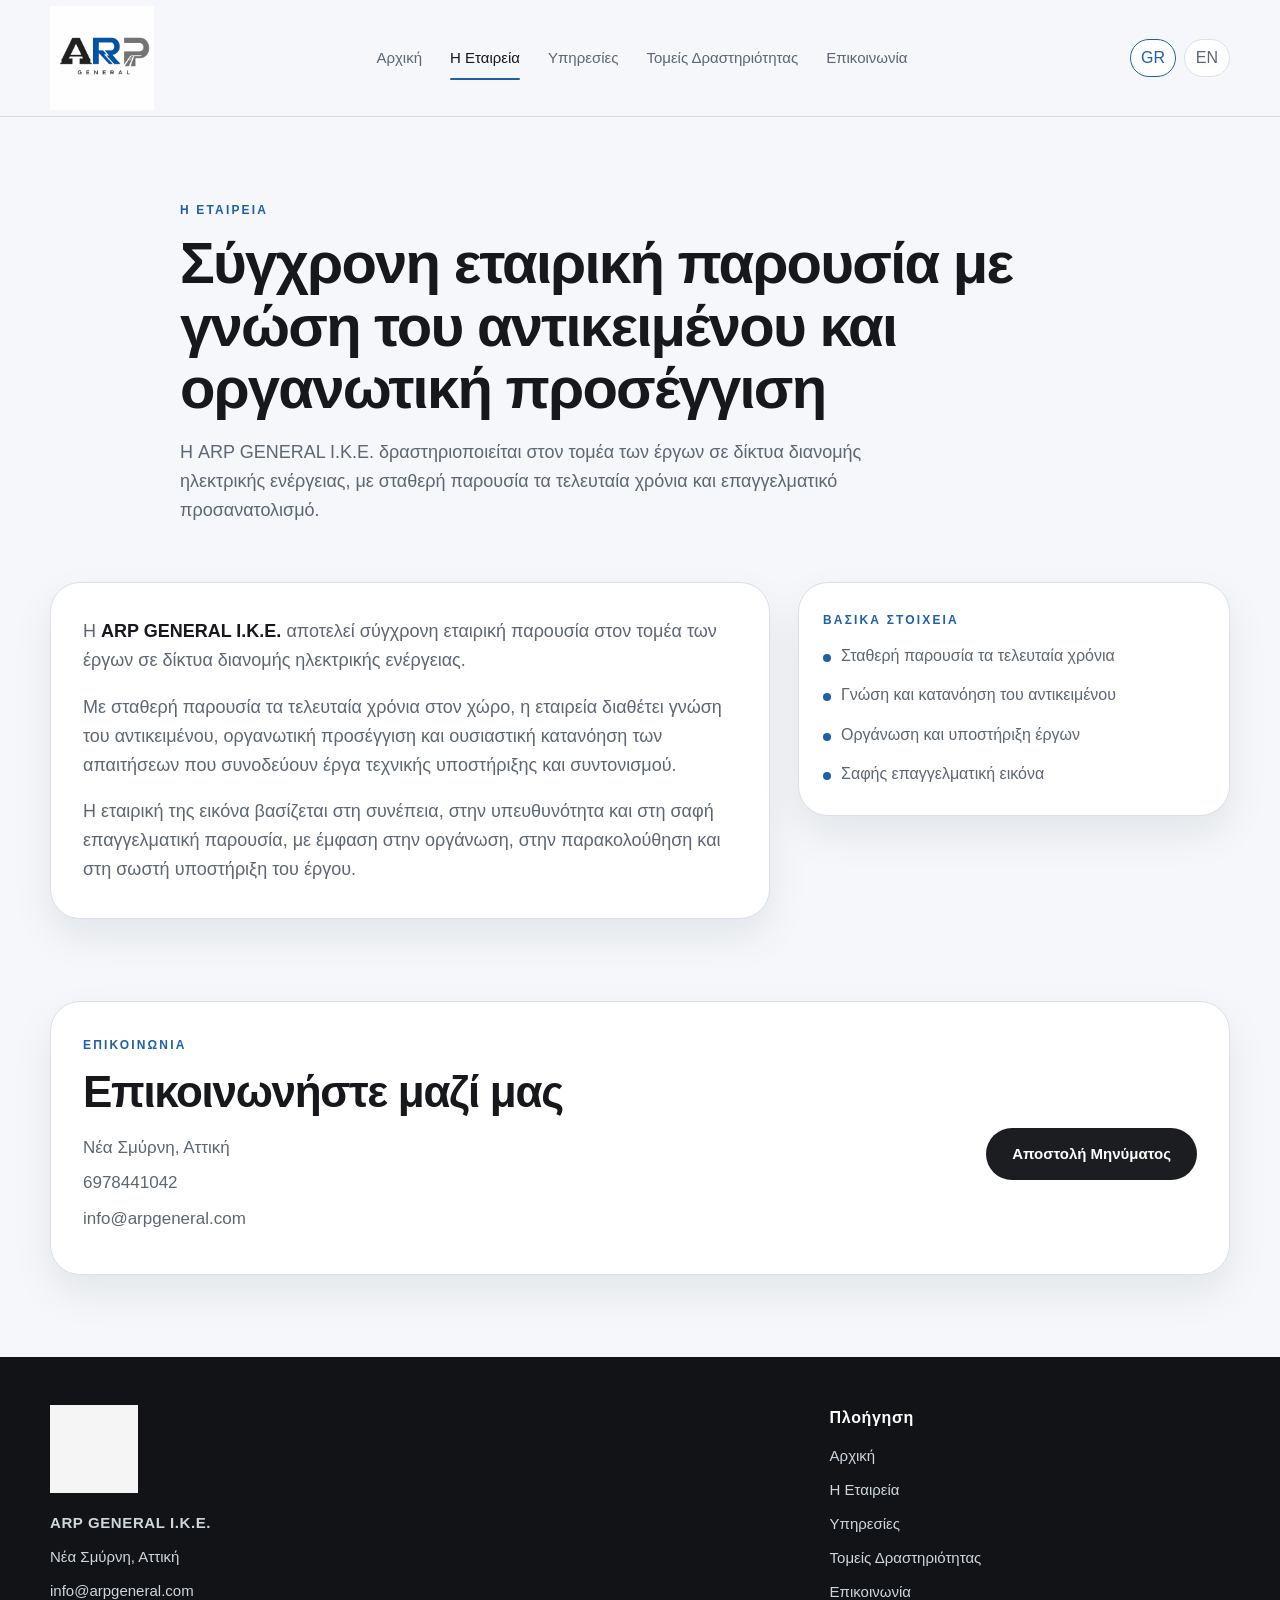
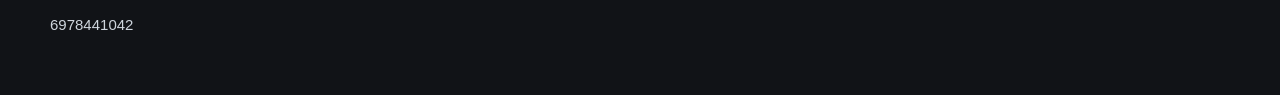
==== company.html @ 5c8c72c8 "Initial ARP General site" ====
<!DOCTYPE html>
<html lang="el">
  <head>
    <meta charset="UTF-8" />
    <meta name="viewport" content="width=device-width, initial-scale=1.0" />
    <title>Η Εταιρεία | ARP GENERAL I.K.E.</title>
    <meta
      name="description"
      content="Η ARP GENERAL I.K.E. αποτελεί σύγχρονη εταιρική παρουσία στον τομέα των έργων σε δίκτυα διανομής ηλεκτρικής ενέργειας."
    />
    <link rel="stylesheet" href="styles.css" />
  </head>
  <body>
    <header class="site-header">
      <div class="container header-inner">
        <a href="index.html" class="brand" aria-label="ARP GENERAL I.K.E.">
          <img src="assets/logo.png" alt="ARP GENERAL I.K.E. logo" class="brand-logo" />
        </a>

        <nav class="main-nav" aria-label="Κύρια πλοήγηση">
          <a href="index.html">Αρχική</a>
          <a href="company.html" class="active">Η Εταιρεία</a>
          <a href="services.html">Υπηρεσίες</a>
          <a href="sectors.html">Τομείς Δραστηριότητας</a>
          <a href="contact.html">Επικοινωνία</a>
        </nav>

        <div class="lang-switch" aria-label="Επιλογή γλώσσας">
          <button type="button" class="lang-btn active">GR</button>
          <button type="button" class="lang-btn">EN</button>
        </div>

        <button class="menu-toggle" type="button" aria-label="Άνοιγμα μενού">
          <span></span>
          <span></span>
          <span></span>
        </button>
      </div>
    </header>

    <main>
      <section class="page-hero">
        <div class="container page-hero-inner">
          <p class="section-label">Η Εταιρεία</p>
          <h1>Σύγχρονη εταιρική παρουσία με γνώση του αντικειμένου και οργανωτική προσέγγιση</h1>
          <p class="page-hero-text">
            Η ARP GENERAL I.K.E. δραστηριοποιείται στον τομέα των έργων σε δίκτυα
            διανομής ηλεκτρικής ενέργειας, με σταθερή παρουσία τα τελευταία χρόνια
            και επαγγελματικό προσανατολισμό.
          </p>
        </div>
      </section>

      <section class="content-section">
        <div class="container content-grid">
          <div class="content-main">
            <p>
              Η <strong>ARP GENERAL I.K.E.</strong> αποτελεί σύγχρονη εταιρική παρουσία
              στον τομέα των έργων σε δίκτυα διανομής ηλεκτρικής ενέργειας.
            </p>

            <p>
              Με σταθερή παρουσία τα τελευταία χρόνια στον χώρο, η εταιρεία διαθέτει
              γνώση του αντικειμένου, οργανωτική προσέγγιση και ουσιαστική κατανόηση
              των απαιτήσεων που συνοδεύουν έργα τεχνικής υποστήριξης και συντονισμού.
            </p>

            <p>
              Η εταιρική της εικόνα βασίζεται στη συνέπεια, στην υπευθυνότητα και στη
              σαφή επαγγελματική παρουσία, με έμφαση στην οργάνωση, στην παρακολούθηση
              και στη σωστή υποστήριξη του έργου.
            </p>
          </div>

          <aside class="content-side">
            <div class="side-card">
              <p class="section-label">Βασικά στοιχεία</p>
              <ul class="side-list">
                <li>Σταθερή παρουσία τα τελευταία χρόνια</li>
                <li>Γνώση και κατανόηση του αντικειμένου</li>
                <li>Οργάνωση και υποστήριξη έργων</li>
                <li>Σαφής επαγγελματική εικόνα</li>
              </ul>
            </div>
          </aside>
        </div>
      </section>

      <section class="contact-cta">
        <div class="container contact-cta-inner">
          <div>
            <p class="section-label">Επικοινωνία</p>
            <h2>Επικοινωνήστε μαζί μας</h2>
            <ul class="contact-list">
              <li>Νέα Σμύρνη, Αττική</li>
              <li>6978441042</li>
              <li>info@arpgeneral.com</li>
            </ul>
          </div>

          <a href="contact.html" class="primary-btn">Αποστολή Μηνύματος</a>
        </div>
      </section>
    </main>

    <footer class="site-footer">
      <div class="container footer-grid">
        <div class="footer-brand">
          <img src="assets/logo.png" alt="ARP GENERAL I.K.E. logo" class="footer-logo" />
          <p class="footer-title">ARP GENERAL I.K.E.</p>
          <p>Νέα Σμύρνη, Αττική</p>
          <p>info@arpgeneral.com</p>
          <p>6978441042</p>
        </div>

        <div class="footer-links">
          <p class="footer-heading">Πλοήγηση</p>
          <a href="index.html">Αρχική</a>
          <a href="company.html">Η Εταιρεία</a>
          <a href="services.html">Υπηρεσίες</a>
          <a href="sectors.html">Τομείς Δραστηριότητας</a>
          <a href="contact.html">Επικοινωνία</a>
        </div>
      </div>
    </footer>

    <script src="script.js"></script>
  </body>
</html>
---- styles.css ----
:root {
  --bg: #f5f7fa;
  --surface: #ffffff;
  --surface-soft: #eef2f6;
  --text: #16181c;
  --text-soft: #5d6672;
  --line: #d9e0e8;
  --line-strong: #c8d0d9;
  --black-a: #1b1d21;
  --blue-r: #1f5faa;
  --gray-p: #8a919a;
  --footer-bg: #111317;
  --footer-text: #cfd6de;
  --shadow-soft: 0 18px 40px rgba(16, 24, 40, 0.08);
  --radius-lg: 24px;
  --radius-md: 18px;
  --radius-sm: 12px;
  --container: 1180px;
}

* {
  box-sizing: border-box;
}

html {
  scroll-behavior: smooth;
}

body {
  margin: 0;
  font-family: -apple-system, BlinkMacSystemFont, "Segoe UI", Roboto, Arial, sans-serif;
  background: var(--bg);
  color: var(--text);
  line-height: 1.6;
}

img {
  max-width: 100%;
  display: block;
}

a {
  color: inherit;
  text-decoration: none;
}

button,
input,
textarea {
  font: inherit;
}

.container {
  width: min(100% - 40px, var(--container));
  margin: 0 auto;
}

.section-narrow {
  width: min(100%, 860px);
}

.site-header {
  position: sticky;
  top: 0;
  z-index: 1000;
  background: rgba(245, 247, 250, 0.92);
  backdrop-filter: blur(12px);
  border-bottom: 1px solid rgba(201, 209, 217, 0.7);
}

.header-inner {
  display: flex;
  align-items: center;
  justify-content: space-between;
  min-height: 112px;
  gap: 24px;
}

.brand {
  flex: 0 0 auto;
  display: inline-flex;
  align-items: center;
  justify-content: center;
  padding: 6px 0;
}

.brand-logo {
  height: 104px;
  width: auto;
  object-fit: contain;
}

.main-nav {
  display: flex;
  align-items: center;
  gap: 28px;
}

.main-nav a {
  position: relative;
  font-size: 15px;
  font-weight: 500;
  color: var(--text-soft);
  transition: color 0.2s ease;
}

.main-nav a:hover,
.main-nav a.active {
  color: var(--text);
}

.main-nav a.active::after,
.main-nav a:hover::after {
  content: "";
  position: absolute;
  left: 0;
  bottom: -10px;
  width: 100%;
  height: 2px;
  background: var(--blue-r);
  border-radius: 999px;
}

.lang-switch {
  display: flex;
  align-items: center;
  gap: 8px;
}

.lang-btn {
  border: 1px solid var(--line);
  background: var(--surface);
  color: var(--text-soft);
  min-width: 46px;
  height: 38px;
  border-radius: 999px;
  cursor: pointer;
  transition: all 0.2s ease;
}

.lang-btn.active,
.lang-btn:hover {
  border-color: var(--blue-r);
  color: var(--blue-r);
}

.menu-toggle {
  display: none;
  border: none;
  background: transparent;
  padding: 0;
  width: 42px;
  height: 42px;
  cursor: pointer;
}

.menu-toggle span {
  display: block;
  width: 24px;
  height: 2px;
  margin: 5px auto;
  background: var(--text);
  border-radius: 999px;
  transition: transform 0.2s ease, opacity 0.2s ease;
}

.mobile-nav {
  display: none;
}

.hero {
  padding: 84px 0 44px;
}

.hero-grid {
  display: grid;
  grid-template-columns: minmax(0, 1.2fr) minmax(320px, 0.8fr);
  gap: 30px;
  align-items: stretch;
}

.hero-content,
.hero-card {
  background: var(--surface);
  border: 1px solid rgba(217, 224, 232, 0.8);
  border-radius: 30px;
  box-shadow: var(--shadow-soft);
}

.hero-content {
  padding: 58px 52px;
}

.eyebrow,
.section-label {
  margin: 0 0 12px;
  color: var(--blue-r);
  text-transform: uppercase;
  letter-spacing: 0.18em;
  font-size: 12px;
  font-weight: 700;
}

.hero h1 {
  margin: 0;
  font-size: clamp(38px, 6vw, 66px);
  line-height: 1.06;
  letter-spacing: -0.03em;
  max-width: 12ch;
}

.hero-text {
  margin: 22px 0 0;
  max-width: 620px;
  font-size: 18px;
  color: var(--text-soft);
}

.primary-btn {
  display: inline-flex;
  align-items: center;
  justify-content: center;
  margin-top: 32px;
  min-height: 52px;
  padding: 0 26px;
  border-radius: 999px;
  background: var(--black-a);
  color: #fff;
  font-size: 15px;
  font-weight: 600;
  transition: transform 0.2s ease, opacity 0.2s ease, background 0.2s ease;
}

.primary-btn:hover {
  transform: translateY(-1px);
  opacity: 0.95;
}

.hero-card {
  position: relative;
  padding: 34px 30px 30px;
  display: flex;
  flex-direction: column;
  justify-content: flex-end;
  overflow: hidden;
  background:
    linear-gradient(180deg, rgba(31, 95, 170, 0.04), rgba(31, 95, 170, 0)),
    var(--surface);
}

.hero-card-line {
  width: 74px;
  height: 4px;
  border-radius: 999px;
  background: linear-gradient(90deg, var(--black-a), var(--blue-r), var(--gray-p));
  margin-bottom: 24px;
}

.hero-card h2 {
  margin: 0 0 12px;
  font-size: 28px;
  line-height: 1.18;
  letter-spacing: -0.02em;
}

.hero-card p {
  margin: 0;
  color: var(--text-soft);
  font-size: 16px;
}

.intro-section,
.highlights-section,
.sectors-preview,
.approach-section,
.contact-cta {
  padding: 38px 0;
}

.section-text {
  margin: 0;
  color: var(--text-soft);
  font-size: 18px;
}

.intro-section h2,
.approach-section h2,
.contact-cta h2,
.section-heading h2 {
  margin: 0 0 16px;
  font-size: clamp(30px, 4vw, 44px);
  line-height: 1.12;
  letter-spacing: -0.03em;
}

.section-heading {
  margin-bottom: 24px;
  max-width: 820px;
}

.cards-grid {
  display: grid;
  grid-template-columns: repeat(3, minmax(0, 1fr));
  gap: 22px;
}

.info-card,
.sector-box {
  background: var(--surface);
  border: 1px solid var(--line);
  border-radius: var(--radius-lg);
  padding: 28px 24px;
  box-shadow: 0 10px 24px rgba(16, 24, 40, 0.04);
}

.info-card h3,
.sector-box h3 {
  margin: 0 0 12px;
  font-size: 22px;
  line-height: 1.2;
  letter-spacing: -0.02em;
}

.info-card p {
  margin: 0;
  color: var(--text-soft);
  font-size: 15px;
}

.sectors-grid {
  display: grid;
  grid-template-columns: repeat(2, minmax(0, 1fr));
  gap: 22px;
}

.sectors-grid.single-sector {
  grid-template-columns: 1fr;
  max-width: 760px;
}

.sector-number {
  display: inline-flex;
  align-items: center;
  justify-content: center;
  min-width: 44px;
  height: 32px;
  padding: 0 10px;
  margin-bottom: 20px;
  border-radius: 999px;
  background: var(--surface-soft);
  color: var(--blue-r);
  font-size: 12px;
  font-weight: 700;
  letter-spacing: 0.12em;
}

.contact-cta-inner {
  display: flex;
  align-items: center;
  justify-content: space-between;
  gap: 28px;
  background: var(--surface);
  border: 1px solid var(--line);
  border-radius: 30px;
  padding: 34px 32px;
  box-shadow: var(--shadow-soft);
}

.contact-list {
  list-style: none;
  padding: 0;
  margin: 18px 0 0;
}

.contact-list li {
  margin-bottom: 8px;
  color: var(--text-soft);
  font-size: 17px;
}

.site-footer {
  margin-top: 44px;
  background: var(--footer-bg);
  color: var(--footer-text);
  padding: 48px 0;
}

.footer-grid {
  display: grid;
  grid-template-columns: 1.3fr 0.7fr;
  gap: 36px;
}

.footer-logo {
  height: 88px;
  width: auto;
  margin-bottom: 18px;
  filter: brightness(0) invert(1);
  opacity: 0.96;
}

.footer-title,
.footer-heading {
  margin: 0 0 14px;
  color: #ffffff;
  font-size: 16px;
  font-weight: 700;
  letter-spacing: 0.04em;
}

.footer-brand p,
.footer-links a {
  margin: 0 0 10px;
  color: var(--footer-text);
  font-size: 15px;
}

.footer-links {
  display: flex;
  flex-direction: column;
}

.footer-links a:hover {
  color: #ffffff;
}

@media (max-width: 1080px) {
  .main-nav {
    gap: 18px;
  }

  .hero-grid,
  .footer-grid {
    grid-template-columns: 1fr;
  }

  .cards-grid {
    grid-template-columns: 1fr;
  }
}

@media (max-width: 860px) {
  .header-inner {
    min-height: 88px;
  }

  .brand-logo {
    height: 68px;
  }

  .main-nav,
  .lang-switch {
    display: none;
  }

  .menu-toggle {
    display: block;
  }

  .hero {
    padding-top: 48px;
  }

  .hero-content {
    padding: 36px 24px;
  }

  .hero-card {
    padding: 26px 22px;
  }

  .hero h1 {
    max-width: 100%;
  }

  .sectors-grid {
    grid-template-columns: 1fr;
  }

  .contact-cta-inner {
    flex-direction: column;
    align-items: flex-start;
  }

  .mobile-nav {
    display: none;
    flex-direction: column;
    gap: 18px;
    padding: 0 20px 20px;
    background: rgba(245, 247, 250, 0.98);
    border-bottom: 1px solid rgba(201, 209, 217, 0.7);
  }

  .mobile-nav.open {
    display: flex;
  }

  .mobile-nav a {
    color: var(--text);
    font-size: 16px;
    font-weight: 500;
  }

  .mobile-lang-switch {
    display: flex;
    gap: 8px;
    padding-top: 4px;
  }

  .menu-toggle.open span:nth-child(1) {
    transform: translateY(7px) rotate(45deg);
  }

  .menu-toggle.open span:nth-child(2) {
    opacity: 0;
  }

  .menu-toggle.open span:nth-child(3) {
    transform: translateY(-7px) rotate(-45deg);
  }
}

@media (max-width: 560px) {
  .container {
    width: min(100% - 24px, var(--container));
  }

  .hero h1,
  .intro-section h2,
  .approach-section h2,
  .contact-cta h2,
  .section-heading h2 {
    font-size: 32px;
  }

  .hero-text,
  .section-text {
    font-size: 16px;
  }

  .info-card,
  .sector-box {
    padding: 22px 18px;
  }

  .primary-btn {
    width: 100%;
  }
}

.page-hero {
  padding: 84px 0 34px;
}

.page-hero-inner {
  max-width: 920px;
}

.page-hero h1 {
  margin: 0 0 18px;
  font-size: clamp(34px, 5vw, 58px);
  line-height: 1.08;
  letter-spacing: -0.03em;
}

.page-hero-text {
  margin: 0;
  max-width: 760px;
  font-size: 18px;
  color: var(--text-soft);
}

.content-section {
  padding: 24px 0 44px;
}

.content-grid {
  display: grid;
  grid-template-columns: minmax(0, 1.25fr) minmax(280px, 0.75fr);
  gap: 28px;
  align-items: start;
}

.content-main,
.side-card {
  background: var(--surface);
  border: 1px solid var(--line);
  border-radius: 30px;
  box-shadow: var(--shadow-soft);
}

.content-main {
  padding: 34px 32px;
}

.content-main p {
  margin: 0 0 18px;
  font-size: 18px;
  color: var(--text-soft);
}

.content-main p:last-child {
  margin-bottom: 0;
}

.content-main strong {
  color: var(--text);
}

.side-card {
  padding: 28px 24px;
}

.side-list {
  list-style: none;
  padding: 0;
  margin: 0;
}

.side-list li {
  position: relative;
  padding-left: 18px;
  margin-bottom: 14px;
  color: var(--text-soft);
  font-size: 16px;
}

.side-list li:last-child {
  margin-bottom: 0;
}

.side-list li::before {
  content: "";
  position: absolute;
  left: 0;
  top: 11px;
  width: 8px;
  height: 8px;
  border-radius: 999px;
  background: var(--blue-r);
}

@media (max-width: 1080px) {
  .content-grid {
    grid-template-columns: 1fr;
  }
}

@media (max-width: 560px) {
  .page-hero {
    padding-top: 48px;
  }

  .page-hero h1 {
    font-size: 34px;
  }

  .page-hero-text,
  .content-main p {
    font-size: 16px;
  }

  .content-main,
  .side-card {
    padding: 24px 18px;
  }
}

.contact-page-grid {
  display: grid;
  grid-template-columns: minmax(0, 0.95fr) minmax(320px, 1.05fr);
  gap: 28px;
  align-items: start;
}

.contact-page-title {
  margin: 0 0 22px;
  font-size: clamp(28px, 4vw, 42px);
  line-height: 1.12;
  letter-spacing: -0.03em;
}

.contact-details-list {
  list-style: none;
  padding: 0;
  margin: 0;
}

.contact-details-list li {
  display: flex;
  flex-direction: column;
  gap: 6px;
  padding: 18px 0;
  border-bottom: 1px solid var(--line);
}

.contact-details-list li:first-child {
  padding-top: 0;
}

.contact-details-list li:last-child {
  border-bottom: none;
  padding-bottom: 0;
}

.contact-details-label {
  font-size: 13px;
  font-weight: 700;
  letter-spacing: 0.12em;
  text-transform: uppercase;
  color: var(--blue-r);
}

.contact-details-value {
  font-size: 18px;
  color: var(--text);
}

.contact-form-card {
  padding: 28px 24px;
}

.contact-form {
  display: flex;
  flex-direction: column;
  gap: 18px;
}

.form-row {
  display: flex;
  flex-direction: column;
  gap: 8px;
}

.form-row label {
  font-size: 14px;
  font-weight: 600;
  color: var(--text);
}

.form-row input,
.form-row textarea {
  width: 100%;
  border: 1px solid var(--line);
  background: var(--surface);
  color: var(--text);
  border-radius: 14px;
  padding: 14px 16px;
  outline: none;
  transition: border-color 0.2s ease, box-shadow 0.2s ease;
}

.form-row input::placeholder,
.form-row textarea::placeholder {
  color: #8b95a1;
}

.form-row input:focus,
.form-row textarea:focus {
  border-color: var(--blue-r);
  box-shadow: 0 0 0 4px rgba(31, 95, 170, 0.08);
}

.form-row textarea {
  resize: vertical;
  min-height: 150px;
}

.form-btn {
  width: 100%;
  margin-top: 4px;
}

@media (max-width: 1080px) {
  .contact-page-grid {
    grid-template-columns: 1fr;
  }
}

@media (max-width: 560px) {
  .contact-form-card {
    padding: 24px 18px;
  }

  .contact-details-value {
    font-size: 16px;
  }
}
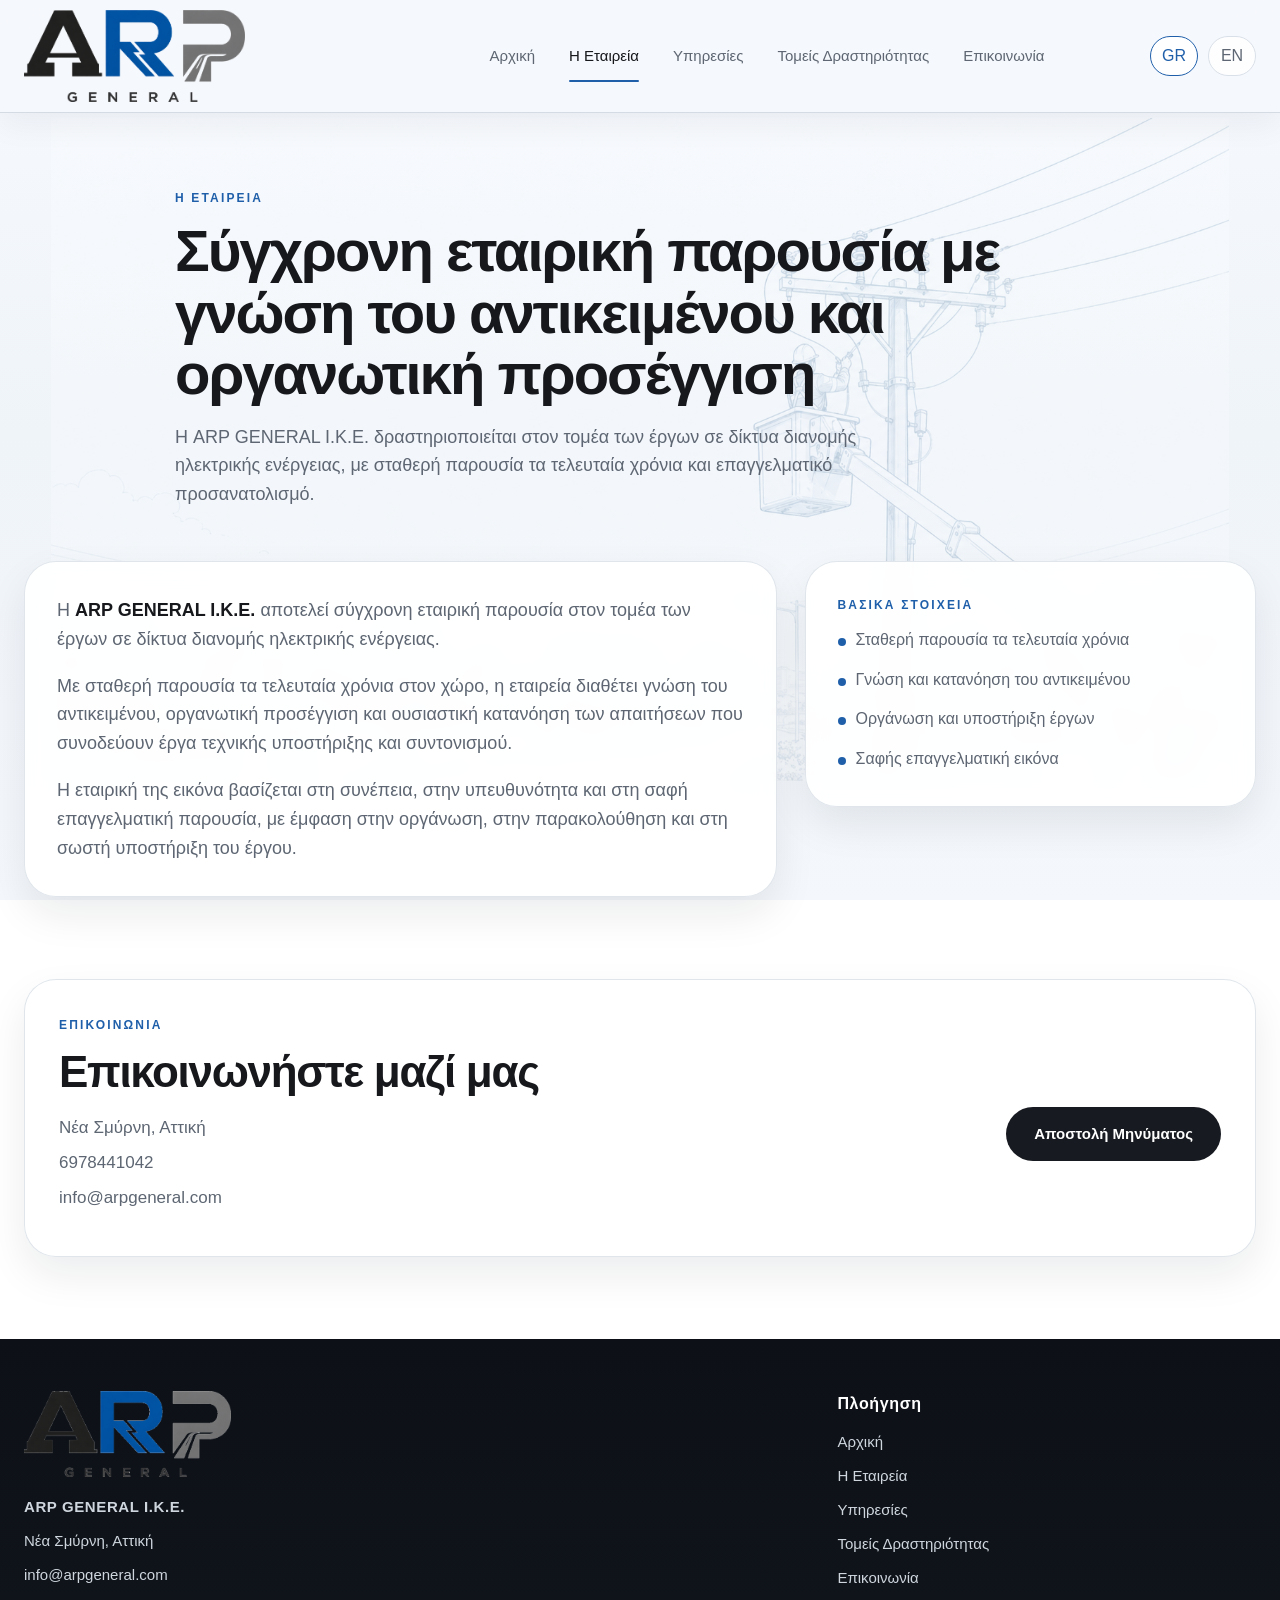
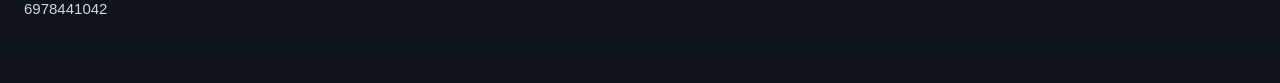
==== commit 7bf3aacb: "Update transparent logo asset" ====
--- a/company.html
+++ b/company.html
@@ -14,7 +14,7 @@
     <header class="site-header">
       <div class="container header-inner">
         <a href="index.html" class="brand" aria-label="ARP GENERAL I.K.E.">
-          <img src="assets/logo.png" alt="ARP GENERAL I.K.E. logo" class="brand-logo" />
+          <img src="assets/logo-transparent-fixed.png" alt="ARP GENERAL I.K.E. logo" class="brand-logo" />
         </a>
 
         <nav class="main-nav" aria-label="Κύρια πλοήγηση">
@@ -41,9 +41,11 @@
     <main>
       <section class="page-hero">
         <div class="container page-hero-inner">
-          <p class="section-label">Η Εταιρεία</p>
-          <h1>Σύγχρονη εταιρική παρουσία με γνώση του αντικειμένου και οργανωτική προσέγγιση</h1>
-          <p class="page-hero-text">
+          <p class="section-label company-label">Η Εταιρεία</p>
+          <h1 class="company-hero-title">
+            Σύγχρονη εταιρική παρουσία με γνώση του αντικειμένου και οργανωτική προσέγγιση
+          </h1>
+          <p class="page-hero-text company-hero-text">
             Η ARP GENERAL I.K.E. δραστηριοποιείται στον τομέα των έργων σε δίκτυα
             διανομής ηλεκτρικής ενέργειας, με σταθερή παρουσία τα τελευταία χρόνια
             και επαγγελματικό προσανατολισμό.
@@ -54,18 +56,18 @@
       <section class="content-section">
         <div class="container content-grid">
           <div class="content-main">
-            <p>
+            <p class="company-main-text-1">
               Η <strong>ARP GENERAL I.K.E.</strong> αποτελεί σύγχρονη εταιρική παρουσία
               στον τομέα των έργων σε δίκτυα διανομής ηλεκτρικής ενέργειας.
             </p>
 
-            <p>
+            <p class="company-main-text-2">
               Με σταθερή παρουσία τα τελευταία χρόνια στον χώρο, η εταιρεία διαθέτει
               γνώση του αντικειμένου, οργανωτική προσέγγιση και ουσιαστική κατανόηση
               των απαιτήσεων που συνοδεύουν έργα τεχνικής υποστήριξης και συντονισμού.
             </p>
 
-            <p>
+            <p class="company-main-text-3">
               Η εταιρική της εικόνα βασίζεται στη συνέπεια, στην υπευθυνότητα και στη
               σαφή επαγγελματική παρουσία, με έμφαση στην οργάνωση, στην παρακολούθηση
               και στη σωστή υποστήριξη του έργου.
@@ -74,12 +76,12 @@
 
           <aside class="content-side">
             <div class="side-card">
-              <p class="section-label">Βασικά στοιχεία</p>
+              <p class="section-label company-side-label">Βασικά στοιχεία</p>
               <ul class="side-list">
-                <li>Σταθερή παρουσία τα τελευταία χρόνια</li>
-                <li>Γνώση και κατανόηση του αντικειμένου</li>
-                <li>Οργάνωση και υποστήριξη έργων</li>
-                <li>Σαφής επαγγελματική εικόνα</li>
+                <li class="company-side-item-1">Σταθερή παρουσία τα τελευταία χρόνια</li>
+                <li class="company-side-item-2">Γνώση και κατανόηση του αντικειμένου</li>
+                <li class="company-side-item-3">Οργάνωση και υποστήριξη έργων</li>
+                <li class="company-side-item-4">Σαφής επαγγελματική εικόνα</li>
               </ul>
             </div>
           </aside>
@@ -89,16 +91,16 @@
       <section class="contact-cta">
         <div class="container contact-cta-inner">
           <div>
-            <p class="section-label">Επικοινωνία</p>
-            <h2>Επικοινωνήστε μαζί μας</h2>
+            <p class="section-label company-contact-label">Επικοινωνία</p>
+            <h2 class="company-contact-title">Επικοινωνήστε μαζί μας</h2>
             <ul class="contact-list">
-              <li>Νέα Σμύρνη, Αττική</li>
-              <li>6978441042</li>
-              <li>info@arpgeneral.com</li>
+              <li class="company-contact-item-1">Νέα Σμύρνη, Αττική</li>
+              <li class="company-contact-item-2">6978441042</li>
+              <li class="company-contact-item-3">info@arpgeneral.com</li>
             </ul>
           </div>
 
-          <a href="contact.html" class="primary-btn">Αποστολή Μηνύματος</a>
+          <a href="contact.html" class="primary-btn company-contact-btn">Αποστολή Μηνύματος</a>
         </div>
       </section>
     </main>
@@ -106,15 +108,15 @@
     <footer class="site-footer">
       <div class="container footer-grid">
         <div class="footer-brand">
-          <img src="assets/logo.png" alt="ARP GENERAL I.K.E. logo" class="footer-logo" />
+          <img src="assets/logo-transparent-fixed.png" alt="ARP GENERAL I.K.E. logo" class="footer-logo" />
           <p class="footer-title">ARP GENERAL I.K.E.</p>
-          <p>Νέα Σμύρνη, Αττική</p>
-          <p>info@arpgeneral.com</p>
-          <p>6978441042</p>
+          <p class="company-footer-item-1">Νέα Σμύρνη, Αττική</p>
+          <p class="company-footer-item-2">info@arpgeneral.com</p>
+          <p class="company-footer-item-3">6978441042</p>
         </div>
 
         <div class="footer-links">
-          <p class="footer-heading">Πλοήγηση</p>
+          <p class="footer-heading company-footer-heading">Πλοήγηση</p>
           <a href="index.html">Αρχική</a>
           <a href="company.html">Η Εταιρεία</a>
           <a href="services.html">Υπηρεσίες</a>
@@ -125,5 +127,138 @@
     </footer>
 
     <script src="script.js"></script>
+    <script>
+      (function () {
+        const companyTranslations = {
+          gr: {
+            htmlLang: "el",
+            title: "Η Εταιρεία | ARP GENERAL I.K.E.",
+            description:
+              "Η ARP GENERAL I.K.E. αποτελεί σύγχρονη εταιρική παρουσία στον τομέα των έργων σε δίκτυα διανομής ηλεκτρικής ενέργειας.",
+            label: "Η Εταιρεία",
+            heroTitle:
+              "Σύγχρονη εταιρική παρουσία με γνώση του αντικειμένου και οργανωτική προσέγγιση",
+            heroText:
+              "Η ARP GENERAL I.K.E. δραστηριοποιείται στον τομέα των έργων σε δίκτυα διανομής ηλεκτρικής ενέργειας, με σταθερή παρουσία τα τελευταία χρόνια και επαγγελματικό προσανατολισμό.",
+            main1:
+              "Η ARP GENERAL I.K.E. αποτελεί σύγχρονη εταιρική παρουσία στον τομέα των έργων σε δίκτυα διανομής ηλεκτρικής ενέργειας.",
+            main2:
+              "Με σταθερή παρουσία τα τελευταία χρόνια στον χώρο, η εταιρεία διαθέτει γνώση του αντικειμένου, οργανωτική προσέγγιση και ουσιαστική κατανόηση των απαιτήσεων που συνοδεύουν έργα τεχνικής υποστήριξης και συντονισμού.",
+            main3:
+              "Η εταιρική της εικόνα βασίζεται στη συνέπεια, στην υπευθυνότητα και στη σαφή επαγγελματική παρουσία, με έμφαση στην οργάνωση, στην παρακολούθηση και στη σωστή υποστήριξη του έργου.",
+            sideLabel: "Βασικά στοιχεία",
+            side1: "Σταθερή παρουσία τα τελευταία χρόνια",
+            side2: "Γνώση και κατανόηση του αντικειμένου",
+            side3: "Οργάνωση και υποστήριξη έργων",
+            side4: "Σαφής επαγγελματική εικόνα",
+            contactLabel: "Επικοινωνία",
+            contactTitle: "Επικοινωνήστε μαζί μας",
+            contactBtn: "Αποστολή Μηνύματος",
+            location: "Νέα Σμύρνη, Αττική",
+            footerHeading: "Πλοήγηση",
+          },
+          en: {
+            htmlLang: "en",
+            title: "Company | ARP GENERAL I.K.E.",
+            description:
+              "ARP GENERAL I.K.E. is a modern corporate presence in the field of electrical power distribution network projects.",
+            label: "Company",
+            heroTitle:
+              "Modern corporate presence with field knowledge and an organized approach",
+            heroText:
+              "ARP GENERAL I.K.E. is active in electrical power distribution network projects, with a steady presence in recent years and a professional orientation.",
+            main1:
+              "ARP GENERAL I.K.E. is a modern corporate presence in the field of electrical power distribution network projects.",
+            main2:
+              "With a steady presence in recent years, the company has field knowledge, an organized approach and substantial understanding of the requirements that accompany technical support and coordination projects.",
+            main3:
+              "Its corporate image is based on consistency, responsibility and a clear professional presence, with emphasis on organization, monitoring and proper project support.",
+            sideLabel: "Key points",
+            side1: "Steady presence in recent years",
+            side2: "Knowledge and understanding of the field",
+            side3: "Project organization and support",
+            side4: "Clear professional image",
+            contactLabel: "Contact",
+            contactTitle: "Get in touch with us",
+            contactBtn: "Send Message",
+            location: "Nea Smyrni, Attica",
+            footerHeading: "Navigation",
+          },
+        };
+
+        function setDescription(content) {
+          const meta = document.querySelector('meta[name="description"]');
+          if (meta) meta.setAttribute("content", content);
+        }
+
+        function setStrongParagraph(selector, text) {
+          const el = document.querySelector(selector);
+          if (!el) return;
+
+          if (text.startsWith("ARP GENERAL I.K.E.")) {
+            el.innerHTML = `<strong>ARP GENERAL I.K.E.</strong>${text.replace("ARP GENERAL I.K.E.", "")}`;
+          } else if (text.startsWith("Η ARP GENERAL I.K.E.")) {
+            el.innerHTML = `Η <strong>ARP GENERAL I.K.E.</strong>${text.replace("Η ARP GENERAL I.K.E.", "")}`;
+          } else {
+            el.textContent = text;
+          }
+        }
+
+        function applyCompanyLanguage(language) {
+          const t = companyTranslations[language] || companyTranslations.gr;
+
+          document.documentElement.lang = t.htmlLang;
+          document.title = t.title;
+          setDescription(t.description);
+
+          const map = [
+            [".company-label", t.label],
+            [".company-hero-title", t.heroTitle],
+            [".company-hero-text", t.heroText],
+            [".company-side-label", t.sideLabel],
+            [".company-side-item-1", t.side1],
+            [".company-side-item-2", t.side2],
+            [".company-side-item-3", t.side3],
+            [".company-side-item-4", t.side4],
+            [".company-contact-label", t.contactLabel],
+            [".company-contact-title", t.contactTitle],
+            [".company-contact-btn", t.contactBtn],
+            [".company-contact-item-1", t.location],
+            [".company-footer-item-1", t.location],
+            [".company-footer-heading", t.footerHeading],
+          ];
+
+          map.forEach(([selector, value]) => {
+            const el = document.querySelector(selector);
+            if (el) el.textContent = value;
+          });
+
+          setStrongParagraph(".company-main-text-1", t.main1);
+
+          const main2 = document.querySelector(".company-main-text-2");
+          const main3 = document.querySelector(".company-main-text-3");
+          if (main2) main2.textContent = t.main2;
+          if (main3) main3.textContent = t.main3;
+        }
+
+        function getSavedLanguage() {
+          const saved = localStorage.getItem("arp-language");
+          return saved === "en" ? "en" : "gr";
+        }
+
+        function bindCompanyButtons() {
+          document.querySelectorAll(".lang-switch .lang-btn").forEach((btn) => {
+            btn.addEventListener("click", () => {
+              setTimeout(() => {
+                applyCompanyLanguage(getSavedLanguage());
+              }, 0);
+            });
+          });
+        }
+
+        applyCompanyLanguage(getSavedLanguage());
+        bindCompanyButtons();
+      })();
+    </script>
   </body>
 </html>
--- a/styles.css
+++ b/styles.css
@@ -1,21 +1,28 @@
 :root {
-  --bg: #f5f7fa;
-  --surface: #ffffff;
+  --bg: #f2f5f9;
+  --surface: rgba(255, 255, 255, 0.93);
+  --surface-strong: rgba(255, 255, 255, 0.97);
   --surface-soft: #eef2f6;
   --text: #16181c;
   --text-soft: #5d6672;
+  --text-muted: #7d8793;
   --line: #d9e0e8;
   --line-strong: #c8d0d9;
-  --black-a: #1b1d21;
+  --black-a: #171a20;
   --blue-r: #1f5faa;
+  --blue-r-strong: #1d5aa0;
   --gray-p: #8a919a;
-  --footer-bg: #111317;
+  --footer-bg: #0f1318;
   --footer-text: #cfd6de;
   --shadow-soft: 0 18px 40px rgba(16, 24, 40, 0.08);
+  --shadow-card: 0 14px 34px rgba(16, 24, 40, 0.07);
+  --shadow-header: 0 12px 30px rgba(15, 23, 42, 0.05);
+  --radius-xl: 32px;
   --radius-lg: 24px;
   --radius-md: 18px;
   --radius-sm: 12px;
-  --container: 1180px;
+  --container: 1240px;
+  --header-height: 112px;
 }
 
 * {
@@ -26,12 +33,82 @@
   scroll-behavior: smooth;
 }
 
+html,
+body {
+  max-width: 100%;
+  overflow-x: hidden;
+}
+
 body {
   margin: 0;
+  position: relative;
+  isolation: isolate;
   font-family: -apple-system, BlinkMacSystemFont, "Segoe UI", Roboto, Arial, sans-serif;
-  background: var(--bg);
   color: var(--text);
   line-height: 1.6;
+  background:
+    radial-gradient(circle at 12% 10%, rgba(31, 95, 170, 0.1), transparent 0 24%),
+    radial-gradient(circle at 88% 14%, rgba(138, 145, 154, 0.09), transparent 0 20%),
+    linear-gradient(180deg, #f7fafe 0%, #eff4f9 48%, #f4f7fb 100%);
+  background-attachment: fixed;
+}
+
+body::before {
+  content: "";
+  position: fixed;
+  inset: 0;
+  z-index: -2;
+  pointer-events: none;
+  background-repeat: no-repeat;
+  background-position: center top 118px;
+  background-size: min(1220px, 92vw) auto;
+  opacity: 0;
+}
+
+body::after {
+  content: "";
+  position: fixed;
+  inset: 0;
+  z-index: -1;
+  pointer-events: none;
+  opacity: 0.08;
+  background-image:
+    linear-gradient(rgba(31, 95, 170, 0.08) 1px, transparent 1px),
+    linear-gradient(90deg, rgba(31, 95, 170, 0.08) 1px, transparent 1px);
+  background-size: 120px 120px, 120px 120px;
+  mask-image: linear-gradient(
+    180deg,
+    rgba(0, 0, 0, 0.22) 0%,
+    rgba(0, 0, 0, 0.08) 30%,
+    rgba(0, 0, 0, 0.05) 70%,
+    rgba(0, 0, 0, 0.12) 100%
+  );
+}
+
+/* PAGE BACKGROUNDS */
+body.page-home::before {
+  background-image: url("assets/backgrounds/1.png");
+  opacity: 0.5;
+}
+
+body.page-company::before {
+  background-image: url("assets/backgrounds/2.png");
+  opacity: 0.3;
+}
+
+body.page-services::before {
+  background-image: url("assets/backgrounds/3.png");
+  opacity: 0.3;
+}
+
+body.page-sectors::before {
+  background-image: url("assets/backgrounds/4.png");
+  opacity: 0.3;
+}
+
+body.page-contact::before {
+  background-image: url("assets/backgrounds/5.png");
+  opacity: 0.3;
 }
 
 img {
@@ -51,7 +128,7 @@
 }
 
 .container {
-  width: min(100% - 40px, var(--container));
+  width: min(100% - 48px, var(--container));
   margin: 0 auto;
 }
 
@@ -63,37 +140,43 @@
   position: sticky;
   top: 0;
   z-index: 1000;
-  background: rgba(245, 247, 250, 0.92);
-  backdrop-filter: blur(12px);
-  border-bottom: 1px solid rgba(201, 209, 217, 0.7);
+  background: rgba(245, 248, 252, 0.88);
+  backdrop-filter: blur(18px);
+  border-bottom: 1px solid rgba(201, 209, 217, 0.74);
+  box-shadow: var(--shadow-header);
 }
 
 .header-inner {
-  display: flex;
+  display: grid;
+  grid-template-columns: minmax(250px, 360px) 1fr auto;
   align-items: center;
-  justify-content: space-between;
-  min-height: 112px;
-  gap: 24px;
+  min-height: var(--header-height);
+  gap: 26px;
 }
 
 .brand {
-  flex: 0 0 auto;
   display: inline-flex;
   align-items: center;
+  justify-content: flex-start;
+  min-width: 0;
+  padding: 0;
+}
+
+.brand-logo {
+  width: 100%;
+  max-width: 315px;
+  height: auto;
+  max-height: 92px;
+  object-fit: contain;
+  object-position: left center;
+}
+
+.main-nav {
+  display: flex;
+  align-items: center;
   justify-content: center;
-  padding: 6px 0;
-}
-
-.brand-logo {
-  height: 104px;
-  width: auto;
-  object-fit: contain;
-}
-
-.main-nav {
-  display: flex;
-  align-items: center;
-  gap: 28px;
+  gap: 34px;
+  min-width: 0;
 }
 
 .main-nav a {
@@ -102,6 +185,7 @@
   font-weight: 500;
   color: var(--text-soft);
   transition: color 0.2s ease;
+  white-space: nowrap;
 }
 
 .main-nav a:hover,
@@ -114,7 +198,7 @@
   content: "";
   position: absolute;
   left: 0;
-  bottom: -10px;
+  bottom: -14px;
   width: 100%;
   height: 2px;
   background: var(--blue-r);
@@ -124,15 +208,15 @@
 .lang-switch {
   display: flex;
   align-items: center;
-  gap: 8px;
+  gap: 10px;
 }
 
 .lang-btn {
   border: 1px solid var(--line);
-  background: var(--surface);
-  color: var(--text-soft);
-  min-width: 46px;
-  height: 38px;
+  background: rgba(255, 255, 255, 0.9);
+  color: var(--text-soft);
+  min-width: 48px;
+  height: 40px;
   border-radius: 999px;
   cursor: pointer;
   transition: all 0.2s ease;
@@ -142,6 +226,7 @@
 .lang-btn:hover {
   border-color: var(--blue-r);
   color: var(--blue-r);
+  background: rgba(255, 255, 255, 0.98);
 }
 
 .menu-toggle {
@@ -168,27 +253,56 @@
   display: none;
 }
 
+/* HOME */
 .hero {
-  padding: 84px 0 44px;
-}
-
-.hero-grid {
+  padding: 76px 0 44px;
+}
+
+.hero-home-shell {
+  display: flex;
+  flex-direction: column;
+  gap: 28px;
+}
+
+.hero-home-main {
   display: grid;
-  grid-template-columns: minmax(0, 1.2fr) minmax(320px, 0.8fr);
-  gap: 30px;
+  grid-template-columns: minmax(0, 1.12fr) minmax(340px, 0.88fr);
+  gap: 28px;
   align-items: stretch;
 }
 
-.hero-content,
-.hero-card {
+.hero-home-copy,
+.hero-home-visual-panel,
+.info-card,
+.sector-box,
+.content-main,
+.side-card,
+.contact-cta-inner,
+.hero-home-bottom-card,
+.contact-form-card {
   background: var(--surface);
-  border: 1px solid rgba(217, 224, 232, 0.8);
-  border-radius: 30px;
+  border: 1px solid rgba(217, 224, 232, 0.84);
   box-shadow: var(--shadow-soft);
-}
-
-.hero-content {
-  padding: 58px 52px;
+  backdrop-filter: blur(10px);
+}
+
+.hero-home-copy,
+.hero-home-visual-panel,
+.content-main,
+.side-card,
+.contact-cta-inner,
+.contact-form-card {
+  border-radius: var(--radius-xl);
+}
+
+.info-card,
+.sector-box,
+.hero-home-bottom-card {
+  border-radius: var(--radius-lg);
+}
+
+.hero-home-copy {
+  padding: 58px 54px;
 }
 
 .eyebrow,
@@ -204,8 +318,8 @@
 .hero h1 {
   margin: 0;
   font-size: clamp(38px, 6vw, 66px);
-  line-height: 1.06;
-  letter-spacing: -0.03em;
+  line-height: 1.04;
+  letter-spacing: -0.035em;
   max-width: 12ch;
 }
 
@@ -214,6 +328,34 @@
   max-width: 620px;
   font-size: 18px;
   color: var(--text-soft);
+}
+
+.hero-home-accent {
+  width: 82px;
+  height: 4px;
+  border-radius: 999px;
+  margin: 24px 0 0;
+  background: linear-gradient(90deg, var(--black-a), var(--blue-r), var(--gray-p));
+}
+
+.hero-home-points {
+  display: grid;
+  grid-template-columns: 1fr;
+  gap: 18px;
+  margin-top: 30px;
+}
+
+.hero-point h3 {
+  margin: 0 0 6px;
+  font-size: 18px;
+  line-height: 1.2;
+  letter-spacing: -0.02em;
+}
+
+.hero-point p {
+  margin: 0;
+  color: var(--text-soft);
+  font-size: 16px;
 }
 
 .primary-btn {
@@ -221,8 +363,8 @@
   align-items: center;
   justify-content: center;
   margin-top: 32px;
-  min-height: 52px;
-  padding: 0 26px;
+  min-height: 54px;
+  padding: 0 28px;
   border-radius: 999px;
   background: var(--black-a);
   color: #fff;
@@ -233,22 +375,28 @@
 
 .primary-btn:hover {
   transform: translateY(-1px);
-  opacity: 0.95;
-}
-
-.hero-card {
+  opacity: 0.96;
+}
+
+.hero-home-visual {
+  display: flex;
+  height: 100%;
+}
+
+.hero-home-visual-panel {
   position: relative;
-  padding: 34px 30px 30px;
+  width: 100%;
+  padding: 34px 32px 30px;
   display: flex;
   flex-direction: column;
   justify-content: flex-end;
   overflow: hidden;
   background:
     linear-gradient(180deg, rgba(31, 95, 170, 0.04), rgba(31, 95, 170, 0)),
-    var(--surface);
-}
-
-.hero-card-line {
+    rgba(255, 255, 255, 0.96);
+}
+
+.hero-home-visual-line {
   width: 74px;
   height: 4px;
   border-radius: 999px;
@@ -256,19 +404,73 @@
   margin-bottom: 24px;
 }
 
-.hero-card h2 {
+.hero-home-visual-panel h2 {
   margin: 0 0 12px;
   font-size: 28px;
-  line-height: 1.18;
+  line-height: 1.16;
   letter-spacing: -0.02em;
 }
 
-.hero-card p {
+.hero-home-visual-panel p {
   margin: 0;
   color: var(--text-soft);
   font-size: 16px;
 }
 
+.hero-home-stats {
+  display: grid;
+  grid-template-columns: 1fr;
+  gap: 14px;
+  margin-top: 28px;
+}
+
+.hero-home-stat {
+  padding: 14px 16px;
+  border-radius: 16px;
+  background: rgba(245, 248, 252, 0.92);
+  border: 1px solid rgba(217, 224, 232, 0.9);
+}
+
+.hero-home-stat-label {
+  display: block;
+  margin-bottom: 6px;
+  font-size: 11px;
+  font-weight: 700;
+  letter-spacing: 0.12em;
+  text-transform: uppercase;
+  color: var(--blue-r);
+}
+
+.hero-home-stat strong {
+  font-size: 17px;
+  line-height: 1.25;
+  letter-spacing: -0.02em;
+}
+
+.hero-home-bottom {
+  display: grid;
+  grid-template-columns: repeat(3, minmax(0, 1fr));
+  gap: 22px;
+}
+
+.hero-home-bottom-card {
+  padding: 28px 24px;
+}
+
+.hero-home-bottom-card h3 {
+  margin: 0 0 12px;
+  font-size: 22px;
+  line-height: 1.2;
+  letter-spacing: -0.02em;
+}
+
+.hero-home-bottom-card p {
+  margin: 0;
+  color: var(--text-soft);
+  font-size: 15px;
+}
+
+/* GENERIC SECTIONS */
 .intro-section,
 .highlights-section,
 .sectors-preview,
@@ -289,7 +491,7 @@
 .section-heading h2 {
   margin: 0 0 16px;
   font-size: clamp(30px, 4vw, 44px);
-  line-height: 1.12;
+  line-height: 1.1;
   letter-spacing: -0.03em;
 }
 
@@ -306,11 +508,7 @@
 
 .info-card,
 .sector-box {
-  background: var(--surface);
-  border: 1px solid var(--line);
-  border-radius: var(--radius-lg);
   padding: 28px 24px;
-  box-shadow: 0 10px 24px rgba(16, 24, 40, 0.04);
 }
 
 .info-card h3,
@@ -359,11 +557,7 @@
   align-items: center;
   justify-content: space-between;
   gap: 28px;
-  background: var(--surface);
-  border: 1px solid var(--line);
-  border-radius: 30px;
-  padding: 34px 32px;
-  box-shadow: var(--shadow-soft);
+  padding: 36px 34px;
 }
 
 .contact-list {
@@ -378,11 +572,14 @@
   font-size: 17px;
 }
 
+/* FOOTER */
 .site-footer {
   margin-top: 44px;
-  background: var(--footer-bg);
+  background:
+    radial-gradient(circle at 12% 18%, rgba(31, 95, 170, 0.16), transparent 0 22%),
+    linear-gradient(180deg, #0d1117 0%, #10151b 100%);
   color: var(--footer-text);
-  padding: 48px 0;
+  padding: 52px 0;
 }
 
 .footer-grid {
@@ -391,12 +588,22 @@
   gap: 36px;
 }
 
+.footer-brand {
+  display: flex;
+  flex-direction: column;
+  align-items: flex-start;
+}
+
 .footer-logo {
-  height: 88px;
+  height: 86px;
   width: auto;
   margin-bottom: 18px;
-  filter: brightness(0) invert(1);
-  opacity: 0.96;
+  padding: 0;
+  background: transparent;
+  border-radius: 0;
+  box-shadow: none;
+  filter: none;
+  opacity: 1;
 }
 
 .footer-title,
@@ -420,147 +627,20 @@
   flex-direction: column;
 }
 
-.footer-links a:hover {
-  color: #ffffff;
-}
-
-@media (max-width: 1080px) {
-  .main-nav {
-    gap: 18px;
-  }
-
-  .hero-grid,
-  .footer-grid {
-    grid-template-columns: 1fr;
-  }
-
-  .cards-grid {
-    grid-template-columns: 1fr;
-  }
-}
-
-@media (max-width: 860px) {
-  .header-inner {
-    min-height: 88px;
-  }
-
-  .brand-logo {
-    height: 68px;
-  }
-
-  .main-nav,
-  .lang-switch {
-    display: none;
-  }
-
-  .menu-toggle {
-    display: block;
-  }
-
-  .hero {
-    padding-top: 48px;
-  }
-
-  .hero-content {
-    padding: 36px 24px;
-  }
-
-  .hero-card {
-    padding: 26px 22px;
-  }
-
-  .hero h1 {
-    max-width: 100%;
-  }
-
-  .sectors-grid {
-    grid-template-columns: 1fr;
-  }
-
-  .contact-cta-inner {
-    flex-direction: column;
-    align-items: flex-start;
-  }
-
-  .mobile-nav {
-    display: none;
-    flex-direction: column;
-    gap: 18px;
-    padding: 0 20px 20px;
-    background: rgba(245, 247, 250, 0.98);
-    border-bottom: 1px solid rgba(201, 209, 217, 0.7);
-  }
-
-  .mobile-nav.open {
-    display: flex;
-  }
-
-  .mobile-nav a {
-    color: var(--text);
-    font-size: 16px;
-    font-weight: 500;
-  }
-
-  .mobile-lang-switch {
-    display: flex;
-    gap: 8px;
-    padding-top: 4px;
-  }
-
-  .menu-toggle.open span:nth-child(1) {
-    transform: translateY(7px) rotate(45deg);
-  }
-
-  .menu-toggle.open span:nth-child(2) {
-    opacity: 0;
-  }
-
-  .menu-toggle.open span:nth-child(3) {
-    transform: translateY(-7px) rotate(-45deg);
-  }
-}
-
-@media (max-width: 560px) {
-  .container {
-    width: min(100% - 24px, var(--container));
-  }
-
-  .hero h1,
-  .intro-section h2,
-  .approach-section h2,
-  .contact-cta h2,
-  .section-heading h2 {
-    font-size: 32px;
-  }
-
-  .hero-text,
-  .section-text {
-    font-size: 16px;
-  }
-
-  .info-card,
-  .sector-box {
-    padding: 22px 18px;
-  }
-
-  .primary-btn {
-    width: 100%;
-  }
-}
-
+/* PAGE HERO */
 .page-hero {
-  padding: 84px 0 34px;
+  padding: 76px 0 28px;
 }
 
 .page-hero-inner {
-  max-width: 920px;
+  max-width: 930px;
 }
 
 .page-hero h1 {
   margin: 0 0 18px;
   font-size: clamp(34px, 5vw, 58px);
-  line-height: 1.08;
-  letter-spacing: -0.03em;
+  line-height: 1.06;
+  letter-spacing: -0.035em;
 }
 
 .page-hero-text {
@@ -570,6 +650,7 @@
   color: var(--text-soft);
 }
 
+/* CONTENT */
 .content-section {
   padding: 24px 0 44px;
 }
@@ -583,13 +664,6 @@
 
 .content-main,
 .side-card {
-  background: var(--surface);
-  border: 1px solid var(--line);
-  border-radius: 30px;
-  box-shadow: var(--shadow-soft);
-}
-
-.content-main {
   padding: 34px 32px;
 }
 
@@ -605,10 +679,6 @@
 
 .content-main strong {
   color: var(--text);
-}
-
-.side-card {
-  padding: 28px 24px;
 }
 
 .side-list {
@@ -640,32 +710,7 @@
   background: var(--blue-r);
 }
 
-@media (max-width: 1080px) {
-  .content-grid {
-    grid-template-columns: 1fr;
-  }
-}
-
-@media (max-width: 560px) {
-  .page-hero {
-    padding-top: 48px;
-  }
-
-  .page-hero h1 {
-    font-size: 34px;
-  }
-
-  .page-hero-text,
-  .content-main p {
-    font-size: 16px;
-  }
-
-  .content-main,
-  .side-card {
-    padding: 24px 18px;
-  }
-}
-
+/* CONTACT PAGE */
 .contact-page-grid {
   display: grid;
   grid-template-columns: minmax(0, 0.95fr) minmax(320px, 1.05fr);
@@ -676,7 +721,7 @@
 .contact-page-title {
   margin: 0 0 22px;
   font-size: clamp(28px, 4vw, 42px);
-  line-height: 1.12;
+  line-height: 1.1;
   letter-spacing: -0.03em;
 }
 
@@ -742,7 +787,7 @@
 .form-row textarea {
   width: 100%;
   border: 1px solid var(--line);
-  background: var(--surface);
+  background: rgba(255, 255, 255, 0.95);
   color: var(--text);
   border-radius: 14px;
   padding: 14px 16px;
@@ -771,18 +816,181 @@
   margin-top: 4px;
 }
 
+/* RESPONSIVE */
 @media (max-width: 1080px) {
-  .contact-page-grid {
+  .header-inner {
+    grid-template-columns: minmax(220px, 280px) 1fr auto;
+    gap: 20px;
+  }
+
+  .brand-logo {
+    max-width: 250px;
+  }
+
+  .main-nav {
+    gap: 22px;
+  }
+
+  .hero-home-main,
+  .hero-home-bottom,
+  .footer-grid,
+  .content-grid,
+  .contact-page-grid,
+  .cards-grid {
     grid-template-columns: 1fr;
   }
+
+  body::before {
+    background-size: min(980px, 94vw) auto;
+    background-position: center top 118px;
+  }
+}
+
+@media (max-width: 860px) {
+  .site-header {
+    background: rgba(245, 248, 252, 0.94);
+  }
+
+  .header-inner {
+    display: flex;
+    min-height: 92px;
+    gap: 18px;
+  }
+
+  .brand {
+    flex: 1 1 auto;
+  }
+
+  .brand-logo {
+    max-width: 220px;
+    max-height: 78px;
+  }
+
+  .main-nav,
+  .lang-switch {
+    display: none;
+  }
+
+  .menu-toggle {
+    display: block;
+  }
+
+  .hero {
+    padding-top: 48px;
+  }
+
+  .hero-home-copy {
+    padding: 36px 24px;
+  }
+
+  .hero-home-visual-panel {
+    padding: 26px 22px;
+  }
+
+  .hero h1 {
+    max-width: 100%;
+  }
+
+  .contact-cta-inner {
+    flex-direction: column;
+    align-items: flex-start;
+  }
+
+  .mobile-nav {
+    display: none;
+    flex-direction: column;
+    gap: 18px;
+    padding: 0 24px 22px;
+    background: rgba(245, 247, 250, 0.98);
+    border-bottom: 1px solid rgba(201, 209, 217, 0.7);
+  }
+
+  .mobile-nav.open {
+    display: flex;
+  }
+
+  .mobile-nav a {
+    color: var(--text);
+    font-size: 16px;
+    font-weight: 500;
+  }
+
+  .mobile-lang-switch {
+    display: flex;
+    gap: 8px;
+    padding-top: 4px;
+  }
+
+  .menu-toggle.open span:nth-child(1) {
+    transform: translateY(7px) rotate(45deg);
+  }
+
+  .menu-toggle.open span:nth-child(2) {
+    opacity: 0;
+  }
+
+  .menu-toggle.open span:nth-child(3) {
+    transform: translateY(-7px) rotate(-45deg);
+  }
+
+  body::before {
+    background-size: min(760px, 96vw) auto;
+    background-position: center top 100px;
+    opacity: 0.34;
+  }
+
+  body.page-home::before {
+    opacity: 0.34;
+  }
+
+  body.page-company::before,
+  body.page-services::before,
+  body.page-sectors::before,
+  body.page-contact::before {
+    opacity: 0.22;
+  }
 }
 
 @media (max-width: 560px) {
-  .contact-form-card {
-    padding: 24px 18px;
-  }
-
-  .contact-details-value {
+  .container {
+    width: min(100% - 24px, var(--container));
+  }
+
+  .hero h1,
+  .intro-section h2,
+  .approach-section h2,
+  .contact-cta h2,
+  .section-heading h2,
+  .page-hero h1 {
+    font-size: 32px;
+  }
+
+  .hero-text,
+  .section-text,
+  .page-hero-text,
+  .content-main p {
     font-size: 16px;
   }
+
+  .info-card,
+  .sector-box,
+  .content-main,
+  .side-card,
+  .contact-form-card,
+  .hero-home-bottom-card {
+    padding: 22px 18px;
+  }
+
+  .primary-btn {
+    width: 100%;
+  }
+
+  .footer-logo {
+    height: 72px;
+  }
+
+  body::before {
+    background-size: min(540px, 98vw) auto;
+    background-position: center top 88px;
+  }
 }
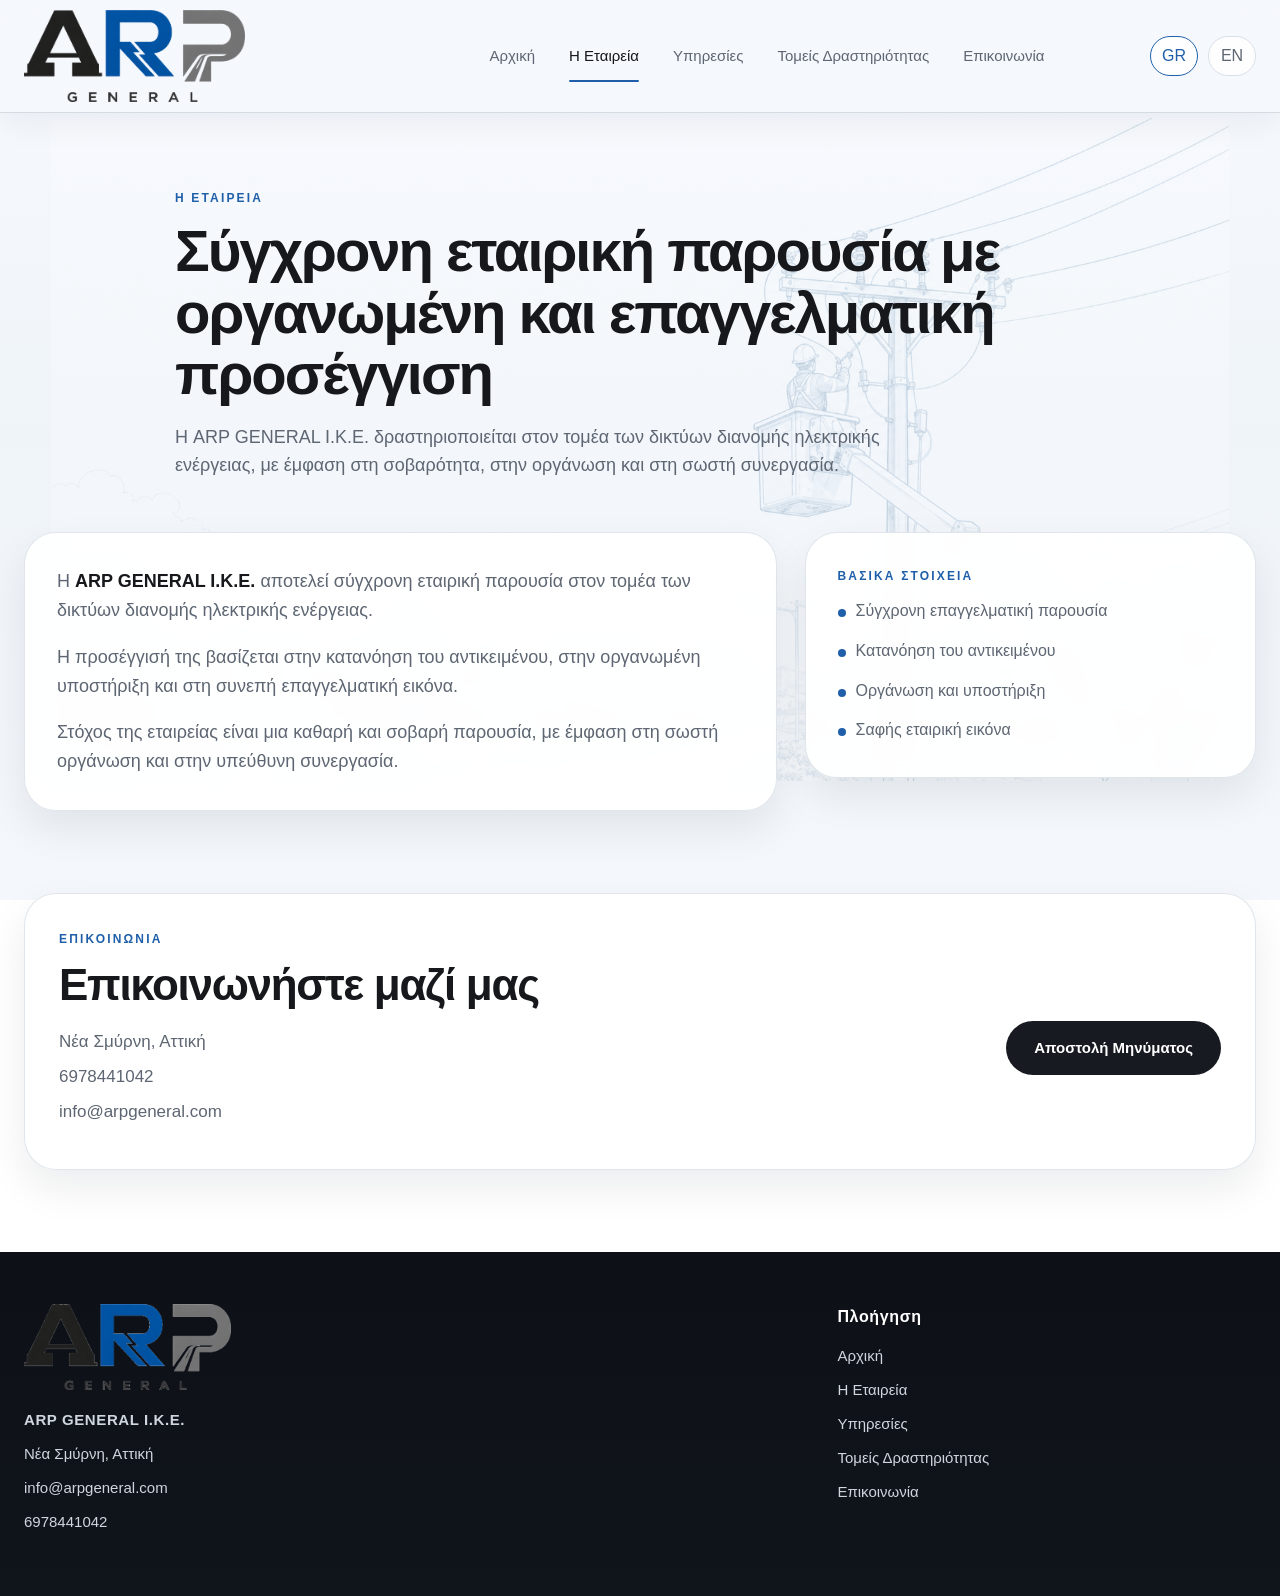
==== commit d4bbdb3e: "Refine site copy and translations" ====
--- a/company.html
+++ b/company.html
@@ -6,7 +6,7 @@
     <title>Η Εταιρεία | ARP GENERAL I.K.E.</title>
     <meta
       name="description"
-      content="Η ARP GENERAL I.K.E. αποτελεί σύγχρονη εταιρική παρουσία στον τομέα των έργων σε δίκτυα διανομής ηλεκτρικής ενέργειας."
+      content="Η ARP GENERAL I.K.E. αποτελεί σύγχρονη εταιρική παρουσία στον τομέα των δικτύων διανομής ηλεκτρικής ενέργειας."
     />
     <link rel="stylesheet" href="styles.css" />
   </head>
@@ -43,12 +43,12 @@
         <div class="container page-hero-inner">
           <p class="section-label company-label">Η Εταιρεία</p>
           <h1 class="company-hero-title">
-            Σύγχρονη εταιρική παρουσία με γνώση του αντικειμένου και οργανωτική προσέγγιση
+            Σύγχρονη εταιρική παρουσία με οργανωμένη και επαγγελματική προσέγγιση
           </h1>
           <p class="page-hero-text company-hero-text">
-            Η ARP GENERAL I.K.E. δραστηριοποιείται στον τομέα των έργων σε δίκτυα
-            διανομής ηλεκτρικής ενέργειας, με σταθερή παρουσία τα τελευταία χρόνια
-            και επαγγελματικό προσανατολισμό.
+            Η ARP GENERAL I.K.E. δραστηριοποιείται στον τομέα των δικτύων διανομής
+            ηλεκτρικής ενέργειας, με έμφαση στη σοβαρότητα, στην οργάνωση και στη
+            σωστή συνεργασία.
           </p>
         </div>
       </section>
@@ -58,19 +58,17 @@
           <div class="content-main">
             <p class="company-main-text-1">
               Η <strong>ARP GENERAL I.K.E.</strong> αποτελεί σύγχρονη εταιρική παρουσία
-              στον τομέα των έργων σε δίκτυα διανομής ηλεκτρικής ενέργειας.
+              στον τομέα των δικτύων διανομής ηλεκτρικής ενέργειας.
             </p>
 
             <p class="company-main-text-2">
-              Με σταθερή παρουσία τα τελευταία χρόνια στον χώρο, η εταιρεία διαθέτει
-              γνώση του αντικειμένου, οργανωτική προσέγγιση και ουσιαστική κατανόηση
-              των απαιτήσεων που συνοδεύουν έργα τεχνικής υποστήριξης και συντονισμού.
+              Η προσέγγισή της βασίζεται στην κατανόηση του αντικειμένου, στην
+              οργανωμένη υποστήριξη και στη συνεπή επαγγελματική εικόνα.
             </p>
 
             <p class="company-main-text-3">
-              Η εταιρική της εικόνα βασίζεται στη συνέπεια, στην υπευθυνότητα και στη
-              σαφή επαγγελματική παρουσία, με έμφαση στην οργάνωση, στην παρακολούθηση
-              και στη σωστή υποστήριξη του έργου.
+              Στόχος της εταιρείας είναι μια καθαρή και σοβαρή παρουσία, με έμφαση
+              στη σωστή οργάνωση και στην υπεύθυνη συνεργασία.
             </p>
           </div>
 
@@ -78,10 +76,10 @@
             <div class="side-card">
               <p class="section-label company-side-label">Βασικά στοιχεία</p>
               <ul class="side-list">
-                <li class="company-side-item-1">Σταθερή παρουσία τα τελευταία χρόνια</li>
-                <li class="company-side-item-2">Γνώση και κατανόηση του αντικειμένου</li>
-                <li class="company-side-item-3">Οργάνωση και υποστήριξη έργων</li>
-                <li class="company-side-item-4">Σαφής επαγγελματική εικόνα</li>
+                <li class="company-side-item-1">Σύγχρονη επαγγελματική παρουσία</li>
+                <li class="company-side-item-2">Κατανόηση του αντικειμένου</li>
+                <li class="company-side-item-3">Οργάνωση και υποστήριξη</li>
+                <li class="company-side-item-4">Σαφής εταιρική εικόνα</li>
               </ul>
             </div>
           </aside>
@@ -134,23 +132,23 @@
             htmlLang: "el",
             title: "Η Εταιρεία | ARP GENERAL I.K.E.",
             description:
-              "Η ARP GENERAL I.K.E. αποτελεί σύγχρονη εταιρική παρουσία στον τομέα των έργων σε δίκτυα διανομής ηλεκτρικής ενέργειας.",
+              "Η ARP GENERAL I.K.E. αποτελεί σύγχρονη εταιρική παρουσία στον τομέα των δικτύων διανομής ηλεκτρικής ενέργειας.",
             label: "Η Εταιρεία",
             heroTitle:
-              "Σύγχρονη εταιρική παρουσία με γνώση του αντικειμένου και οργανωτική προσέγγιση",
+              "Σύγχρονη εταιρική παρουσία με οργανωμένη και επαγγελματική προσέγγιση",
             heroText:
-              "Η ARP GENERAL I.K.E. δραστηριοποιείται στον τομέα των έργων σε δίκτυα διανομής ηλεκτρικής ενέργειας, με σταθερή παρουσία τα τελευταία χρόνια και επαγγελματικό προσανατολισμό.",
+              "Η ARP GENERAL I.K.E. δραστηριοποιείται στον τομέα των δικτύων διανομής ηλεκτρικής ενέργειας, με έμφαση στη σοβαρότητα, στην οργάνωση και στη σωστή συνεργασία.",
             main1:
-              "Η ARP GENERAL I.K.E. αποτελεί σύγχρονη εταιρική παρουσία στον τομέα των έργων σε δίκτυα διανομής ηλεκτρικής ενέργειας.",
+              "Η ARP GENERAL I.K.E. αποτελεί σύγχρονη εταιρική παρουσία στον τομέα των δικτύων διανομής ηλεκτρικής ενέργειας.",
             main2:
-              "Με σταθερή παρουσία τα τελευταία χρόνια στον χώρο, η εταιρεία διαθέτει γνώση του αντικειμένου, οργανωτική προσέγγιση και ουσιαστική κατανόηση των απαιτήσεων που συνοδεύουν έργα τεχνικής υποστήριξης και συντονισμού.",
+              "Η προσέγγισή της βασίζεται στην κατανόηση του αντικειμένου, στην οργανωμένη υποστήριξη και στη συνεπή επαγγελματική εικόνα.",
             main3:
-              "Η εταιρική της εικόνα βασίζεται στη συνέπεια, στην υπευθυνότητα και στη σαφή επαγγελματική παρουσία, με έμφαση στην οργάνωση, στην παρακολούθηση και στη σωστή υποστήριξη του έργου.",
+              "Στόχος της εταιρείας είναι μια καθαρή και σοβαρή παρουσία, με έμφαση στη σωστή οργάνωση και στην υπεύθυνη συνεργασία.",
             sideLabel: "Βασικά στοιχεία",
-            side1: "Σταθερή παρουσία τα τελευταία χρόνια",
-            side2: "Γνώση και κατανόηση του αντικειμένου",
-            side3: "Οργάνωση και υποστήριξη έργων",
-            side4: "Σαφής επαγγελματική εικόνα",
+            side1: "Σύγχρονη επαγγελματική παρουσία",
+            side2: "Κατανόηση του αντικειμένου",
+            side3: "Οργάνωση και υποστήριξη",
+            side4: "Σαφής εταιρική εικόνα",
             contactLabel: "Επικοινωνία",
             contactTitle: "Επικοινωνήστε μαζί μας",
             contactBtn: "Αποστολή Μηνύματος",
@@ -161,23 +159,23 @@
             htmlLang: "en",
             title: "Company | ARP GENERAL I.K.E.",
             description:
-              "ARP GENERAL I.K.E. is a modern corporate presence in the field of electrical power distribution network projects.",
+              "ARP GENERAL I.K.E. is a modern corporate presence in the field of electrical power distribution networks.",
             label: "Company",
             heroTitle:
-              "Modern corporate presence with field knowledge and an organized approach",
+              "Modern corporate presence with an organized and professional approach",
             heroText:
-              "ARP GENERAL I.K.E. is active in electrical power distribution network projects, with a steady presence in recent years and a professional orientation.",
+              "ARP GENERAL I.K.E. is active in the field of electrical power distribution networks, with emphasis on seriousness, organization and proper cooperation.",
             main1:
-              "ARP GENERAL I.K.E. is a modern corporate presence in the field of electrical power distribution network projects.",
+              "ARP GENERAL I.K.E. is a modern corporate presence in the field of electrical power distribution networks.",
             main2:
-              "With a steady presence in recent years, the company has field knowledge, an organized approach and substantial understanding of the requirements that accompany technical support and coordination projects.",
+              "Its approach is based on understanding the field, organized support and a consistent professional image.",
             main3:
-              "Its corporate image is based on consistency, responsibility and a clear professional presence, with emphasis on organization, monitoring and proper project support.",
+              "The company's goal is a clear and serious presence, with emphasis on proper organization and responsible cooperation.",
             sideLabel: "Key points",
-            side1: "Steady presence in recent years",
-            side2: "Knowledge and understanding of the field",
-            side3: "Project organization and support",
-            side4: "Clear professional image",
+            side1: "Modern professional presence",
+            side2: "Understanding of the field",
+            side3: "Organization and support",
+            side4: "Clear corporate image",
             contactLabel: "Contact",
             contactTitle: "Get in touch with us",
             contactBtn: "Send Message",
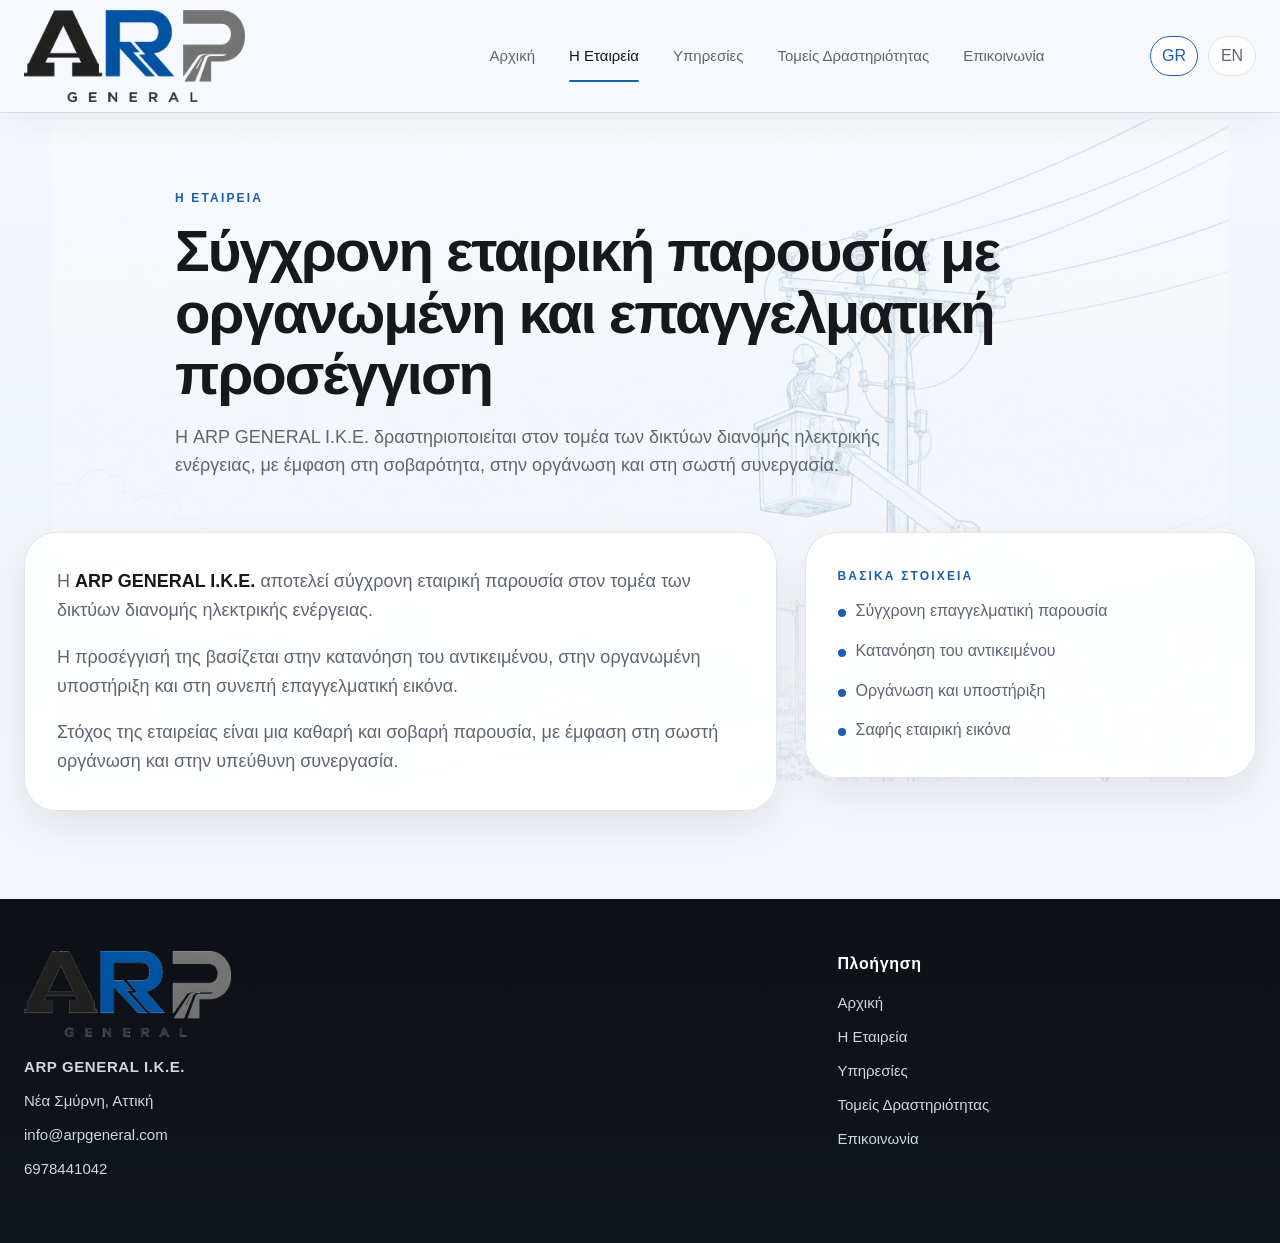
==== commit 59ee3e8e: "Remove duplicate contact CTA sections" ====
--- a/company.html
+++ b/company.html
@@ -83,22 +83,6 @@
               </ul>
             </div>
           </aside>
-        </div>
-      </section>
-
-      <section class="contact-cta">
-        <div class="container contact-cta-inner">
-          <div>
-            <p class="section-label company-contact-label">Επικοινωνία</p>
-            <h2 class="company-contact-title">Επικοινωνήστε μαζί μας</h2>
-            <ul class="contact-list">
-              <li class="company-contact-item-1">Νέα Σμύρνη, Αττική</li>
-              <li class="company-contact-item-2">6978441042</li>
-              <li class="company-contact-item-3">info@arpgeneral.com</li>
-            </ul>
-          </div>
-
-          <a href="contact.html" class="primary-btn company-contact-btn">Αποστολή Μηνύματος</a>
         </div>
       </section>
     </main>
@@ -149,9 +133,6 @@
             side2: "Κατανόηση του αντικειμένου",
             side3: "Οργάνωση και υποστήριξη",
             side4: "Σαφής εταιρική εικόνα",
-            contactLabel: "Επικοινωνία",
-            contactTitle: "Επικοινωνήστε μαζί μας",
-            contactBtn: "Αποστολή Μηνύματος",
             location: "Νέα Σμύρνη, Αττική",
             footerHeading: "Πλοήγηση",
           },
@@ -176,9 +157,6 @@
             side2: "Understanding of the field",
             side3: "Organization and support",
             side4: "Clear corporate image",
-            contactLabel: "Contact",
-            contactTitle: "Get in touch with us",
-            contactBtn: "Send Message",
             location: "Nea Smyrni, Attica",
             footerHeading: "Navigation",
           },
@@ -218,10 +196,6 @@
             [".company-side-item-2", t.side2],
             [".company-side-item-3", t.side3],
             [".company-side-item-4", t.side4],
-            [".company-contact-label", t.contactLabel],
-            [".company-contact-title", t.contactTitle],
-            [".company-contact-btn", t.contactBtn],
-            [".company-contact-item-1", t.location],
             [".company-footer-item-1", t.location],
             [".company-footer-heading", t.footerHeading],
           ];
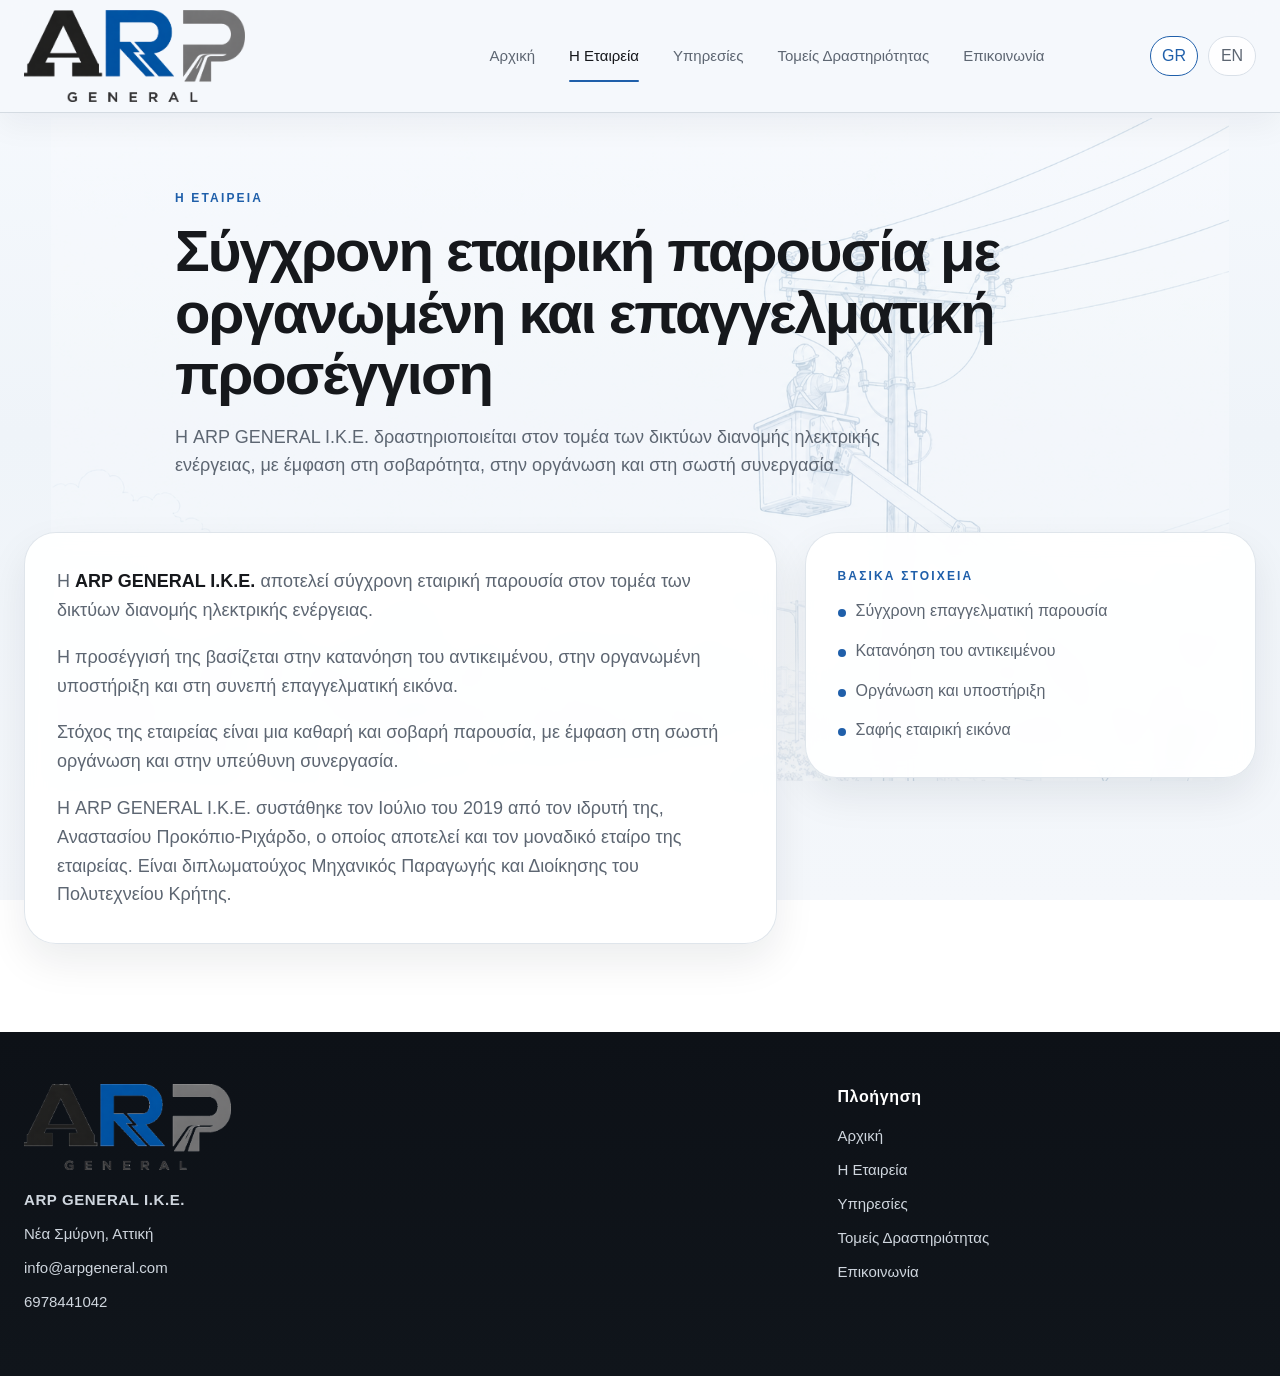
==== commit fcf155bd: "Add founder section to company page" ====
--- a/company.html
+++ b/company.html
@@ -69,6 +69,13 @@
             <p class="company-main-text-3">
               Στόχος της εταιρείας είναι μια καθαρή και σοβαρή παρουσία, με έμφαση
               στη σωστή οργάνωση και στην υπεύθυνη συνεργασία.
+            </p>
+
+            <p class="company-founder-text">
+              Η ARP GENERAL I.K.E. συστάθηκε τον Ιούλιο του 2019 από τον ιδρυτή της,
+              Αναστασίου Προκόπιο-Ριχάρδο, ο οποίος αποτελεί και τον μοναδικό εταίρο
+              της εταιρείας. Είναι διπλωματούχος Μηχανικός Παραγωγής και Διοίκησης
+              του Πολυτεχνείου Κρήτης.
             </p>
           </div>
 
@@ -128,6 +135,8 @@
               "Η προσέγγισή της βασίζεται στην κατανόηση του αντικειμένου, στην οργανωμένη υποστήριξη και στη συνεπή επαγγελματική εικόνα.",
             main3:
               "Στόχος της εταιρείας είναι μια καθαρή και σοβαρή παρουσία, με έμφαση στη σωστή οργάνωση και στην υπεύθυνη συνεργασία.",
+            founder:
+              "Η ARP GENERAL I.K.E. συστάθηκε τον Ιούλιο του 2019 από τον ιδρυτή της, Αναστασίου Προκόπιο-Ριχάρδο, ο οποίος αποτελεί και τον μοναδικό εταίρο της εταιρείας. Είναι διπλωματούχος Μηχανικός Παραγωγής και Διοίκησης του Πολυτεχνείου Κρήτης.",
             sideLabel: "Βασικά στοιχεία",
             side1: "Σύγχρονη επαγγελματική παρουσία",
             side2: "Κατανόηση του αντικειμένου",
@@ -152,6 +161,8 @@
               "Its approach is based on understanding the field, organized support and a consistent professional image.",
             main3:
               "The company's goal is a clear and serious presence, with emphasis on proper organization and responsible cooperation.",
+            founder:
+              "ARP GENERAL I.K.E. was established in July 2019 by its founder, Anastasios Prokopios-Richardos, who is also the sole partner of the company. He holds a diploma in Production Engineering and Management from the Technical University of Crete.",
             sideLabel: "Key points",
             side1: "Modern professional presence",
             side2: "Understanding of the field",
@@ -209,8 +220,11 @@
 
           const main2 = document.querySelector(".company-main-text-2");
           const main3 = document.querySelector(".company-main-text-3");
+          const founder = document.querySelector(".company-founder-text");
+
           if (main2) main2.textContent = t.main2;
           if (main3) main3.textContent = t.main3;
+          if (founder) founder.textContent = t.founder;
         }
 
         function getSavedLanguage() {
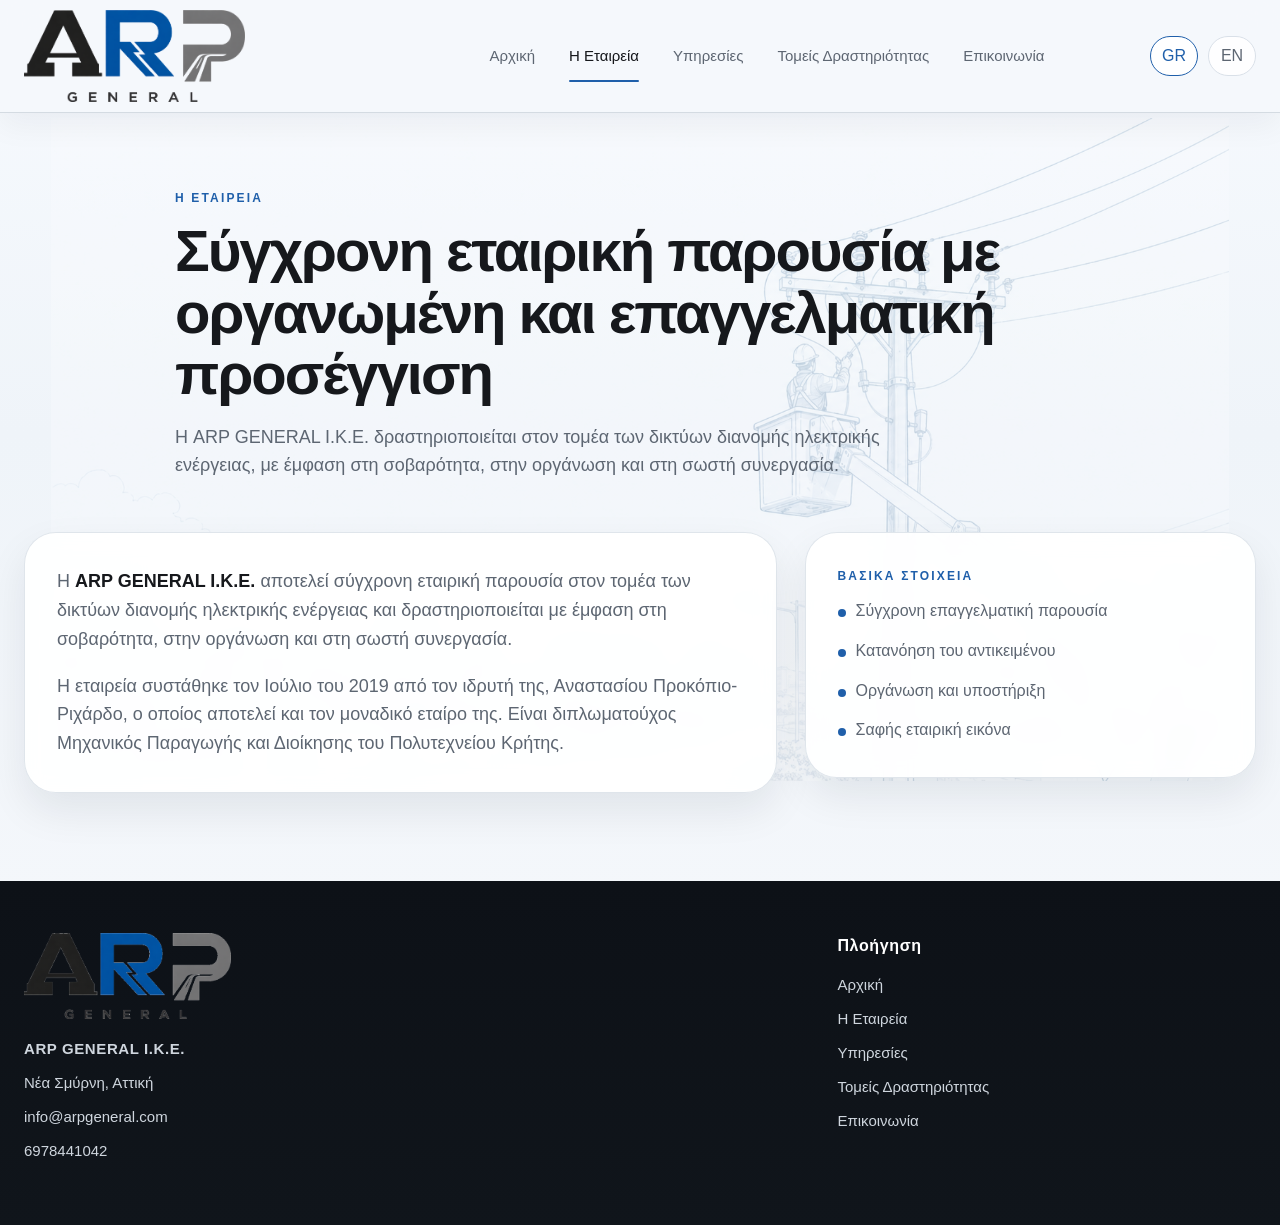
==== commit 05fb6706: "Improve company text structure and add founder info" ====
--- a/company.html
+++ b/company.html
@@ -58,24 +58,14 @@
           <div class="content-main">
             <p class="company-main-text-1">
               Η <strong>ARP GENERAL I.K.E.</strong> αποτελεί σύγχρονη εταιρική παρουσία
-              στον τομέα των δικτύων διανομής ηλεκτρικής ενέργειας.
+              στον τομέα των δικτύων διανομής ηλεκτρικής ενέργειας και δραστηριοποιείται
+              με έμφαση στη σοβαρότητα, στην οργάνωση και στη σωστή συνεργασία.
             </p>
 
             <p class="company-main-text-2">
-              Η προσέγγισή της βασίζεται στην κατανόηση του αντικειμένου, στην
-              οργανωμένη υποστήριξη και στη συνεπή επαγγελματική εικόνα.
-            </p>
-
-            <p class="company-main-text-3">
-              Στόχος της εταιρείας είναι μια καθαρή και σοβαρή παρουσία, με έμφαση
-              στη σωστή οργάνωση και στην υπεύθυνη συνεργασία.
-            </p>
-
-            <p class="company-founder-text">
-              Η ARP GENERAL I.K.E. συστάθηκε τον Ιούλιο του 2019 από τον ιδρυτή της,
-              Αναστασίου Προκόπιο-Ριχάρδο, ο οποίος αποτελεί και τον μοναδικό εταίρο
-              της εταιρείας. Είναι διπλωματούχος Μηχανικός Παραγωγής και Διοίκησης
-              του Πολυτεχνείου Κρήτης.
+              Η εταιρεία συστάθηκε τον Ιούλιο του 2019 από τον ιδρυτή της,
+              Αναστασίου Προκόπιο-Ριχάρδο, ο οποίος αποτελεί και τον μοναδικό εταίρο της.
+              Είναι διπλωματούχος Μηχανικός Παραγωγής και Διοίκησης του Πολυτεχνείου Κρήτης.
             </p>
           </div>
 
@@ -130,13 +120,9 @@
             heroText:
               "Η ARP GENERAL I.K.E. δραστηριοποιείται στον τομέα των δικτύων διανομής ηλεκτρικής ενέργειας, με έμφαση στη σοβαρότητα, στην οργάνωση και στη σωστή συνεργασία.",
             main1:
-              "Η ARP GENERAL I.K.E. αποτελεί σύγχρονη εταιρική παρουσία στον τομέα των δικτύων διανομής ηλεκτρικής ενέργειας.",
+              "Η ARP GENERAL I.K.E. αποτελεί σύγχρονη εταιρική παρουσία στον τομέα των δικτύων διανομής ηλεκτρικής ενέργειας και δραστηριοποιείται με έμφαση στη σοβαρότητα, στην οργάνωση και στη σωστή συνεργασία.",
             main2:
-              "Η προσέγγισή της βασίζεται στην κατανόηση του αντικειμένου, στην οργανωμένη υποστήριξη και στη συνεπή επαγγελματική εικόνα.",
-            main3:
-              "Στόχος της εταιρείας είναι μια καθαρή και σοβαρή παρουσία, με έμφαση στη σωστή οργάνωση και στην υπεύθυνη συνεργασία.",
-            founder:
-              "Η ARP GENERAL I.K.E. συστάθηκε τον Ιούλιο του 2019 από τον ιδρυτή της, Αναστασίου Προκόπιο-Ριχάρδο, ο οποίος αποτελεί και τον μοναδικό εταίρο της εταιρείας. Είναι διπλωματούχος Μηχανικός Παραγωγής και Διοίκησης του Πολυτεχνείου Κρήτης.",
+              "Η εταιρεία συστάθηκε τον Ιούλιο του 2019 από τον ιδρυτή της, Αναστασίου Προκόπιο-Ριχάρδο, ο οποίος αποτελεί και τον μοναδικό εταίρο της. Είναι διπλωματούχος Μηχανικός Παραγωγής και Διοίκησης του Πολυτεχνείου Κρήτης.",
             sideLabel: "Βασικά στοιχεία",
             side1: "Σύγχρονη επαγγελματική παρουσία",
             side2: "Κατανόηση του αντικειμένου",
@@ -156,13 +142,9 @@
             heroText:
               "ARP GENERAL I.K.E. is active in the field of electrical power distribution networks, with emphasis on seriousness, organization and proper cooperation.",
             main1:
-              "ARP GENERAL I.K.E. is a modern corporate presence in the field of electrical power distribution networks.",
+              "ARP GENERAL I.K.E. is a modern corporate presence in the field of electrical power distribution networks, operating with emphasis on professionalism, organization and effective collaboration.",
             main2:
-              "Its approach is based on understanding the field, organized support and a consistent professional image.",
-            main3:
-              "The company's goal is a clear and serious presence, with emphasis on proper organization and responsible cooperation.",
-            founder:
-              "ARP GENERAL I.K.E. was established in July 2019 by its founder, Anastasios Prokopios-Richardos, who is also the sole partner of the company. He holds a diploma in Production Engineering and Management from the Technical University of Crete.",
+              "The company was established in July 2019 by its founder, Anastasios Prokopios-Richardos, who is also the sole partner. He holds a diploma in Production Engineering and Management from the Technical University of Crete.",
             sideLabel: "Key points",
             side1: "Modern professional presence",
             side2: "Understanding of the field",
@@ -219,12 +201,7 @@
           setStrongParagraph(".company-main-text-1", t.main1);
 
           const main2 = document.querySelector(".company-main-text-2");
-          const main3 = document.querySelector(".company-main-text-3");
-          const founder = document.querySelector(".company-founder-text");
-
           if (main2) main2.textContent = t.main2;
-          if (main3) main3.textContent = t.main3;
-          if (founder) founder.textContent = t.founder;
         }
 
         function getSavedLanguage() {
